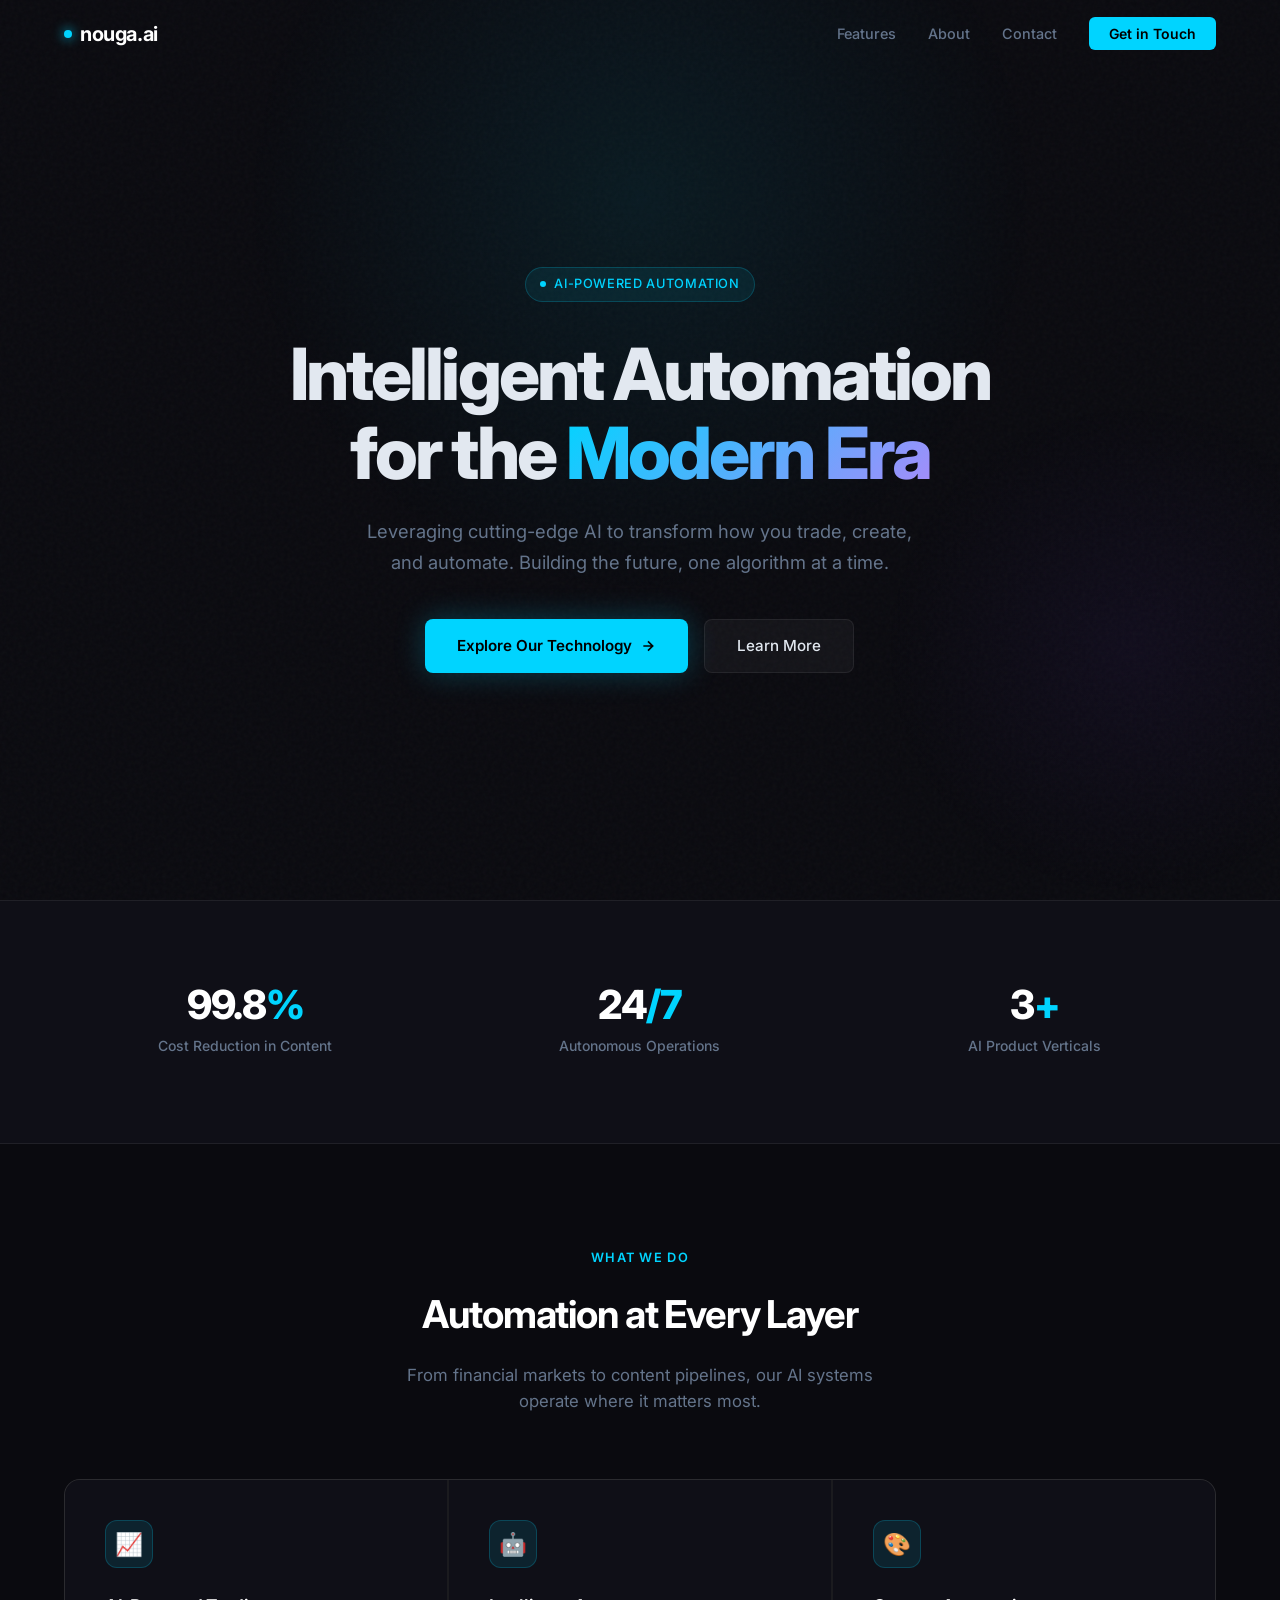
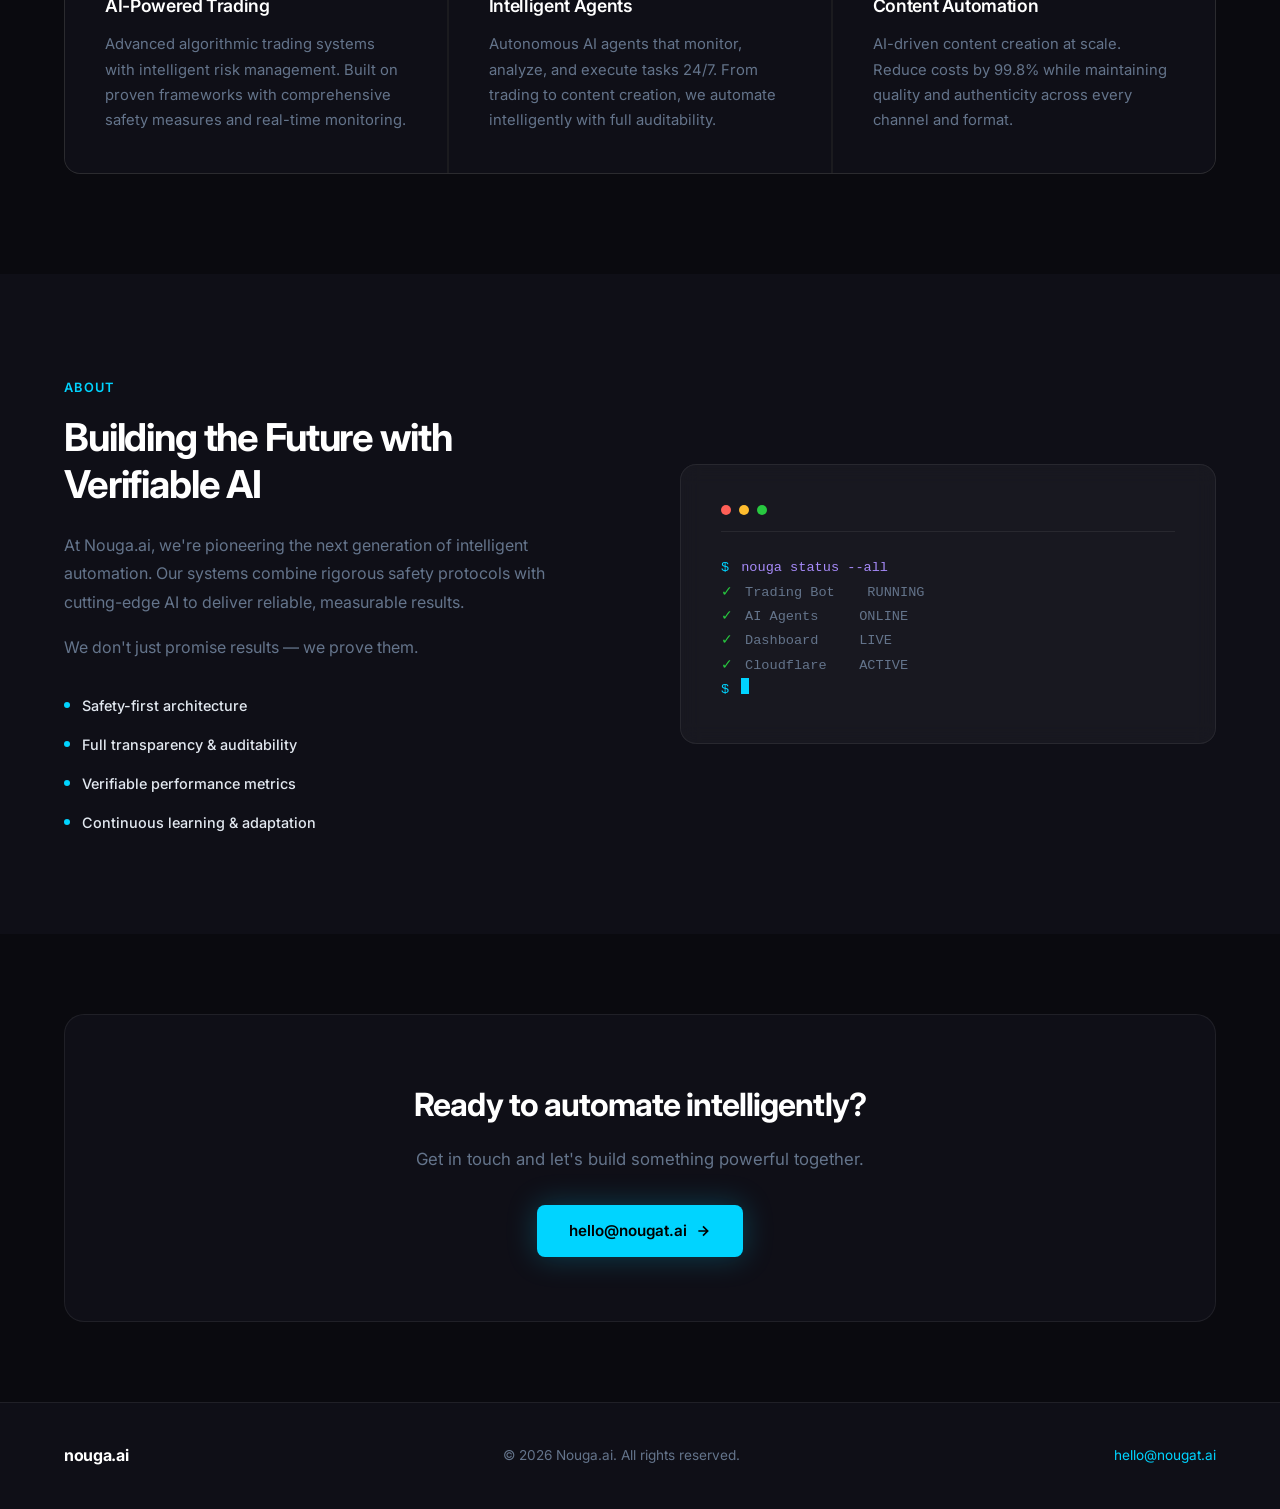
==== index.html @ 01787650 "Initial commit: nouga.ai website with dark sleek redesign Co-Authored-By: Claude Sonnet 4.6 <noreply" ====
<!DOCTYPE html>
<html lang="en">
<head>
    <meta charset="UTF-8">
    <meta name="viewport" content="width=device-width, initial-scale=1.0">
    <title>Nouga.ai | Intelligent Automation</title>
    <link rel="preconnect" href="https://fonts.googleapis.com">
    <link rel="preconnect" href="https://fonts.gstatic.com" crossorigin>
    <link href="https://fonts.googleapis.com/css2?family=Inter:wght@300;400;500;600;700;800&display=swap" rel="stylesheet">
    <style>
        *, *::before, *::after {
            margin: 0;
            padding: 0;
            box-sizing: border-box;
        }

        :root {
            --bg:        #0a0a0f;
            --bg2:       #0f0f17;
            --bg3:       #13131e;
            --accent:    #00d4ff;
            --accent2:   #7c3aed;
            --text:      #e2e8f0;
            --muted:     #64748b;
            --border:    rgba(255,255,255,0.07);
            --glass:     rgba(255,255,255,0.04);
            --glow:      0 0 40px rgba(0, 212, 255, 0.15);
        }

        html { scroll-behavior: smooth; }

        body {
            font-family: 'Inter', -apple-system, BlinkMacSystemFont, sans-serif;
            background: var(--bg);
            color: var(--text);
            line-height: 1.6;
            overflow-x: hidden;
        }

        /* ── Noise overlay ── */
        body::before {
            content: '';
            position: fixed;
            inset: 0;
            background-image: url("data:image/svg+xml,%3Csvg viewBox='0 0 256 256' xmlns='http://www.w3.org/2000/svg'%3E%3Cfilter id='noise'%3E%3CfeTurbulence type='fractalNoise' baseFrequency='0.9' numOctaves='4' stitchTiles='stitch'/%3E%3C/filter%3E%3Crect width='100%25' height='100%25' filter='url(%23noise)' opacity='0.03'/%3E%3C/svg%3E");
            pointer-events: none;
            z-index: 0;
        }

        .container {
            max-width: 1200px;
            margin: 0 auto;
            padding: 0 24px;
            position: relative;
            z-index: 1;
        }

        /* ── Header ── */
        header {
            position: fixed;
            top: 0;
            width: 100%;
            z-index: 1000;
            padding: 0;
            transition: background 0.3s, border-color 0.3s;
        }

        header.scrolled {
            background: rgba(10, 10, 15, 0.85);
            backdrop-filter: blur(20px);
            -webkit-backdrop-filter: blur(20px);
            border-bottom: 1px solid var(--border);
        }

        nav {
            display: flex;
            justify-content: space-between;
            align-items: center;
            height: 68px;
        }

        .logo {
            font-size: 1.25rem;
            font-weight: 700;
            color: #fff;
            text-decoration: none;
            letter-spacing: -0.02em;
            display: flex;
            align-items: center;
            gap: 8px;
        }

        .logo-dot {
            width: 8px;
            height: 8px;
            border-radius: 50%;
            background: var(--accent);
            box-shadow: 0 0 12px var(--accent);
            animation: pulse 2s infinite;
        }

        @keyframes pulse {
            0%, 100% { opacity: 1; transform: scale(1); }
            50%       { opacity: 0.6; transform: scale(0.85); }
        }

        .nav-links {
            display: flex;
            gap: 2rem;
            list-style: none;
            align-items: center;
        }

        .nav-links a {
            color: var(--muted);
            text-decoration: none;
            font-size: 0.9rem;
            font-weight: 500;
            transition: color 0.2s;
        }

        .nav-links a:hover { color: var(--text); }

        .nav-cta {
            background: var(--accent);
            color: #000 !important;
            padding: 0.5rem 1.25rem;
            border-radius: 6px;
            font-weight: 600 !important;
            font-size: 0.875rem !important;
            transition: opacity 0.2s, transform 0.2s !important;
        }

        .nav-cta:hover {
            color: #000 !important;
            opacity: 0.9;
            transform: translateY(-1px);
        }

        /* ── Hero ── */
        .hero {
            min-height: 100vh;
            display: flex;
            align-items: center;
            padding: 120px 0 80px;
            position: relative;
            overflow: hidden;
        }

        .hero-bg {
            position: absolute;
            inset: 0;
            z-index: 0;
        }

        .hero-bg::before {
            content: '';
            position: absolute;
            top: -200px;
            left: 50%;
            transform: translateX(-50%);
            width: 800px;
            height: 800px;
            background: radial-gradient(circle, rgba(0,212,255,0.08) 0%, transparent 70%);
        }

        .hero-bg::after {
            content: '';
            position: absolute;
            bottom: 0;
            right: -100px;
            width: 500px;
            height: 500px;
            background: radial-gradient(circle, rgba(124,58,237,0.06) 0%, transparent 70%);
        }

        .hero-content {
            position: relative;
            z-index: 1;
            text-align: center;
            max-width: 820px;
            margin: 0 auto;
        }

        .hero-badge {
            display: inline-flex;
            align-items: center;
            gap: 8px;
            background: rgba(0, 212, 255, 0.08);
            border: 1px solid rgba(0, 212, 255, 0.2);
            color: var(--accent);
            padding: 6px 14px;
            border-radius: 100px;
            font-size: 0.8rem;
            font-weight: 500;
            letter-spacing: 0.05em;
            text-transform: uppercase;
            margin-bottom: 2rem;
            animation: fadeInUp 0.8s ease both;
        }

        .hero-badge::before {
            content: '';
            width: 6px;
            height: 6px;
            border-radius: 50%;
            background: var(--accent);
        }

        .hero h1 {
            font-size: clamp(2.5rem, 6vw, 4.5rem);
            font-weight: 800;
            letter-spacing: -0.04em;
            line-height: 1.1;
            margin-bottom: 1.5rem;
            animation: fadeInUp 0.8s ease 0.1s both;
        }

        .hero h1 .gradient-text {
            background: linear-gradient(135deg, var(--accent) 0%, #a78bfa 100%);
            -webkit-background-clip: text;
            -webkit-text-fill-color: transparent;
            background-clip: text;
        }

        .hero p {
            font-size: 1.15rem;
            color: var(--muted);
            max-width: 560px;
            margin: 0 auto 2.5rem;
            line-height: 1.7;
            animation: fadeInUp 0.8s ease 0.2s both;
        }

        .hero-actions {
            display: flex;
            gap: 1rem;
            justify-content: center;
            flex-wrap: wrap;
            animation: fadeInUp 0.8s ease 0.3s both;
        }

        .btn-primary {
            display: inline-flex;
            align-items: center;
            gap: 8px;
            background: var(--accent);
            color: #000;
            padding: 0.875rem 2rem;
            border-radius: 8px;
            text-decoration: none;
            font-weight: 600;
            font-size: 0.95rem;
            transition: opacity 0.2s, transform 0.2s, box-shadow 0.2s;
            box-shadow: 0 0 30px rgba(0, 212, 255, 0.25);
        }

        .btn-primary:hover {
            opacity: 0.92;
            transform: translateY(-2px);
            box-shadow: 0 0 40px rgba(0, 212, 255, 0.4);
        }

        .btn-secondary {
            display: inline-flex;
            align-items: center;
            gap: 8px;
            background: var(--glass);
            color: var(--text);
            padding: 0.875rem 2rem;
            border-radius: 8px;
            text-decoration: none;
            font-weight: 500;
            font-size: 0.95rem;
            border: 1px solid var(--border);
            transition: background 0.2s, transform 0.2s;
            backdrop-filter: blur(10px);
        }

        .btn-secondary:hover {
            background: rgba(255,255,255,0.07);
            transform: translateY(-2px);
        }

        /* ── Stats ── */
        .stats {
            padding: 60px 0;
            border-top: 1px solid var(--border);
            border-bottom: 1px solid var(--border);
            background: var(--bg2);
        }

        .stats-grid {
            display: grid;
            grid-template-columns: repeat(3, 1fr);
            gap: 2rem;
            text-align: center;
        }

        .stat-item {
            padding: 1.5rem;
        }

        .stat-value {
            font-size: 2.5rem;
            font-weight: 800;
            letter-spacing: -0.03em;
            color: #fff;
            display: block;
            line-height: 1;
            margin-bottom: 0.5rem;
        }

        .stat-value span {
            color: var(--accent);
        }

        .stat-label {
            font-size: 0.875rem;
            color: var(--muted);
            font-weight: 500;
        }

        /* ── Features ── */
        .features {
            padding: 100px 0;
            background: var(--bg);
        }

        .section-header {
            text-align: center;
            margin-bottom: 4rem;
        }

        .section-tag {
            display: inline-block;
            color: var(--accent);
            font-size: 0.8rem;
            font-weight: 600;
            letter-spacing: 0.1em;
            text-transform: uppercase;
            margin-bottom: 1rem;
        }

        .section-header h2 {
            font-size: clamp(1.75rem, 3vw, 2.5rem);
            font-weight: 700;
            letter-spacing: -0.03em;
            color: #fff;
            margin-bottom: 1rem;
        }

        .section-header p {
            color: var(--muted);
            font-size: 1.05rem;
            max-width: 480px;
            margin: 0 auto;
        }

        .feature-grid {
            display: grid;
            grid-template-columns: repeat(auto-fit, minmax(320px, 1fr));
            gap: 1.5px;
            background: var(--border);
            border: 1px solid var(--border);
            border-radius: 16px;
            overflow: hidden;
        }

        .feature-card {
            background: var(--bg2);
            padding: 2.5rem;
            transition: background 0.3s;
            position: relative;
            overflow: hidden;
        }

        .feature-card::before {
            content: '';
            position: absolute;
            inset: 0;
            background: radial-gradient(circle at top left, rgba(0,212,255,0.05), transparent 60%);
            opacity: 0;
            transition: opacity 0.3s;
        }

        .feature-card:hover { background: var(--bg3); }
        .feature-card:hover::before { opacity: 1; }

        .feature-icon-wrap {
            width: 48px;
            height: 48px;
            border-radius: 12px;
            background: rgba(0, 212, 255, 0.1);
            border: 1px solid rgba(0, 212, 255, 0.2);
            display: flex;
            align-items: center;
            justify-content: center;
            font-size: 1.4rem;
            margin-bottom: 1.5rem;
        }

        .feature-card h3 {
            font-size: 1.1rem;
            font-weight: 600;
            color: #fff;
            margin-bottom: 0.75rem;
            letter-spacing: -0.02em;
        }

        .feature-card p {
            font-size: 0.925rem;
            color: var(--muted);
            line-height: 1.7;
        }

        /* ── About ── */
        .about {
            padding: 100px 0;
            background: var(--bg2);
        }

        .about-content {
            display: grid;
            grid-template-columns: 1fr 1fr;
            gap: 5rem;
            align-items: center;
        }

        .about-text h2 {
            font-size: clamp(1.75rem, 3vw, 2.5rem);
            font-weight: 700;
            letter-spacing: -0.03em;
            color: #fff;
            margin-bottom: 1.5rem;
            line-height: 1.2;
        }

        .about-text p {
            color: var(--muted);
            font-size: 1rem;
            line-height: 1.8;
            margin-bottom: 1rem;
        }

        .about-pillars {
            display: flex;
            flex-direction: column;
            gap: 1rem;
            margin-top: 2rem;
        }

        .pillar {
            display: flex;
            align-items: center;
            gap: 12px;
            font-size: 0.9rem;
            color: var(--text);
            font-weight: 500;
        }

        .pillar::before {
            content: '';
            width: 6px;
            height: 6px;
            border-radius: 50%;
            background: var(--accent);
            flex-shrink: 0;
        }

        .about-visual {
            background: var(--glass);
            border: 1px solid var(--border);
            border-radius: 16px;
            padding: 2.5rem;
            backdrop-filter: blur(10px);
        }

        .terminal-bar {
            display: flex;
            align-items: center;
            gap: 8px;
            margin-bottom: 1.5rem;
            padding-bottom: 1rem;
            border-bottom: 1px solid var(--border);
        }

        .terminal-dot {
            width: 10px;
            height: 10px;
            border-radius: 50%;
        }

        .terminal-dot:nth-child(1) { background: #ff5f57; }
        .terminal-dot:nth-child(2) { background: #febc2e; }
        .terminal-dot:nth-child(3) { background: #28c840; }

        .terminal-body {
            font-family: 'Courier New', monospace;
            font-size: 0.85rem;
            line-height: 1.8;
        }

        .terminal-line { display: flex; gap: 12px; }
        .t-prompt { color: var(--accent); }
        .t-cmd { color: #a78bfa; }
        .t-out { color: var(--muted); }
        .t-success { color: #28c840; }
        .t-cursor {
            display: inline-block;
            width: 8px; height: 16px;
            background: var(--accent);
            animation: blink 1s step-end infinite;
            vertical-align: text-bottom;
        }

        @keyframes blink { 0%,100%{opacity:1} 50%{opacity:0} }

        /* ── CTA Banner ── */
        .cta-banner {
            padding: 80px 0;
            background: var(--bg);
            text-align: center;
        }

        .cta-box {
            background: var(--bg2);
            border: 1px solid var(--border);
            border-radius: 20px;
            padding: 4rem;
            position: relative;
            overflow: hidden;
        }

        .cta-box::before {
            content: '';
            position: absolute;
            top: -1px;
            left: 50%;
            transform: translateX(-50%);
            width: 200px;
            height: 1px;
            background: linear-gradient(90deg, transparent, var(--accent), transparent);
        }

        .cta-box h2 {
            font-size: 2rem;
            font-weight: 700;
            letter-spacing: -0.03em;
            color: #fff;
            margin-bottom: 1rem;
        }

        .cta-box p {
            color: var(--muted);
            font-size: 1.05rem;
            margin-bottom: 2rem;
        }

        /* ── Footer ── */
        footer {
            background: var(--bg2);
            border-top: 1px solid var(--border);
            padding: 2.5rem 0;
        }

        .footer-inner {
            display: flex;
            justify-content: space-between;
            align-items: center;
            flex-wrap: wrap;
            gap: 1rem;
        }

        .footer-logo {
            font-size: 1rem;
            font-weight: 700;
            color: #fff;
            text-decoration: none;
            letter-spacing: -0.02em;
        }

        .footer-copy {
            font-size: 0.85rem;
            color: var(--muted);
        }

        .footer-contact {
            font-size: 0.85rem;
            color: var(--muted);
        }

        .footer-contact a {
            color: var(--accent);
            text-decoration: none;
        }

        .footer-contact a:hover { text-decoration: underline; }

        /* ── Animations ── */
        @keyframes fadeInUp {
            from { opacity: 0; transform: translateY(24px); }
            to   { opacity: 1; transform: translateY(0); }
        }

        .reveal {
            opacity: 0;
            transform: translateY(20px);
            transition: opacity 0.6s ease, transform 0.6s ease;
        }

        .reveal.visible {
            opacity: 1;
            transform: translateY(0);
        }

        /* ── Responsive ── */
        @media (max-width: 768px) {
            .nav-links { display: none; }

            .hero-actions { flex-direction: column; align-items: center; }

            .stats-grid { grid-template-columns: 1fr; gap: 0; }

            .stat-item { border-bottom: 1px solid var(--border); }
            .stat-item:last-child { border-bottom: none; }

            .about-content {
                grid-template-columns: 1fr;
                gap: 3rem;
            }

            .cta-box { padding: 2.5rem 1.5rem; }

            .footer-inner { justify-content: center; text-align: center; }
        }
    </style>
</head>
<body>

    <!-- Header -->
    <header id="header">
        <nav class="container">
            <a href="#" class="logo">
                <span class="logo-dot"></span>
                nouga.ai
            </a>
            <ul class="nav-links">
                <li><a href="#features">Features</a></li>
                <li><a href="#about">About</a></li>
                <li><a href="#contact">Contact</a></li>
                <li><a href="mailto:hello@nougat.ai" class="nav-cta">Get in Touch</a></li>
            </ul>
        </nav>
    </header>

    <!-- Hero -->
    <section class="hero">
        <div class="hero-bg"></div>
        <div class="container">
            <div class="hero-content">
                <div class="hero-badge">AI-Powered Automation</div>
                <h1>
                    Intelligent Automation<br>
                    for the <span class="gradient-text">Modern Era</span>
                </h1>
                <p>Leveraging cutting-edge AI to transform how you trade, create, and automate. Building the future, one algorithm at a time.</p>
                <div class="hero-actions">
                    <a href="#features" class="btn-primary">
                        Explore Our Technology
                        <svg width="16" height="16" viewBox="0 0 24 24" fill="none" stroke="currentColor" stroke-width="2.5"><path d="M5 12h14M12 5l7 7-7 7"/></svg>
                    </a>
                    <a href="#about" class="btn-secondary">Learn More</a>
                </div>
            </div>
        </div>
    </section>

    <!-- Stats -->
    <section class="stats">
        <div class="container">
            <div class="stats-grid">
                <div class="stat-item reveal">
                    <span class="stat-value">99.8<span>%</span></span>
                    <span class="stat-label">Cost Reduction in Content</span>
                </div>
                <div class="stat-item reveal">
                    <span class="stat-value">24<span>/7</span></span>
                    <span class="stat-label">Autonomous Operations</span>
                </div>
                <div class="stat-item reveal">
                    <span class="stat-value">3<span>+</span></span>
                    <span class="stat-label">AI Product Verticals</span>
                </div>
            </div>
        </div>
    </section>

    <!-- Features -->
    <section class="features" id="features">
        <div class="container">
            <div class="section-header reveal">
                <span class="section-tag">What We Do</span>
                <h2>Automation at Every Layer</h2>
                <p>From financial markets to content pipelines, our AI systems operate where it matters most.</p>
            </div>
            <div class="feature-grid reveal">
                <div class="feature-card">
                    <div class="feature-icon-wrap">📈</div>
                    <h3>AI-Powered Trading</h3>
                    <p>Advanced algorithmic trading systems with intelligent risk management. Built on proven frameworks with comprehensive safety measures and real-time monitoring.</p>
                </div>
                <div class="feature-card">
                    <div class="feature-icon-wrap">🤖</div>
                    <h3>Intelligent Agents</h3>
                    <p>Autonomous AI agents that monitor, analyze, and execute tasks 24/7. From trading to content creation, we automate intelligently with full auditability.</p>
                </div>
                <div class="feature-card">
                    <div class="feature-icon-wrap">🎨</div>
                    <h3>Content Automation</h3>
                    <p>AI-driven content creation at scale. Reduce costs by 99.8% while maintaining quality and authenticity across every channel and format.</p>
                </div>
            </div>
        </div>
    </section>

    <!-- About -->
    <section class="about" id="about">
        <div class="container">
            <div class="about-content">
                <div class="about-text reveal">
                    <span class="section-tag">About</span>
                    <h2>Building the Future with Verifiable AI</h2>
                    <p>At Nouga.ai, we're pioneering the next generation of intelligent automation. Our systems combine rigorous safety protocols with cutting-edge AI to deliver reliable, measurable results.</p>
                    <p>We don't just promise results — we prove them.</p>
                    <div class="about-pillars">
                        <div class="pillar">Safety-first architecture</div>
                        <div class="pillar">Full transparency & auditability</div>
                        <div class="pillar">Verifiable performance metrics</div>
                        <div class="pillar">Continuous learning & adaptation</div>
                    </div>
                </div>
                <div class="about-visual reveal">
                    <div class="terminal-bar">
                        <div class="terminal-dot"></div>
                        <div class="terminal-dot"></div>
                        <div class="terminal-dot"></div>
                    </div>
                    <div class="terminal-body">
                        <div class="terminal-line">
                            <span class="t-prompt">$</span>
                            <span class="t-cmd">nouga status --all</span>
                        </div>
                        <div class="terminal-line">
                            <span class="t-out"></span>
                        </div>
                        <div class="terminal-line">
                            <span class="t-success">✓</span>
                            <span class="t-out">Trading Bot &nbsp;&nbsp;&nbsp;RUNNING</span>
                        </div>
                        <div class="terminal-line">
                            <span class="t-success">✓</span>
                            <span class="t-out">AI Agents &nbsp;&nbsp;&nbsp;&nbsp;ONLINE</span>
                        </div>
                        <div class="terminal-line">
                            <span class="t-success">✓</span>
                            <span class="t-out">Dashboard &nbsp;&nbsp;&nbsp;&nbsp;LIVE</span>
                        </div>
                        <div class="terminal-line">
                            <span class="t-success">✓</span>
                            <span class="t-out">Cloudflare &nbsp;&nbsp;&nbsp;ACTIVE</span>
                        </div>
                        <div class="terminal-line">
                            <span class="t-out"></span>
                        </div>
                        <div class="terminal-line">
                            <span class="t-prompt">$</span>
                            <span class="t-cursor"></span>
                        </div>
                    </div>
                </div>
            </div>
        </div>
    </section>

    <!-- CTA -->
    <section class="cta-banner" id="contact">
        <div class="container">
            <div class="cta-box reveal">
                <h2>Ready to automate intelligently?</h2>
                <p>Get in touch and let's build something powerful together.</p>
                <a href="mailto:hello@nougat.ai" class="btn-primary">
                    hello@nougat.ai
                    <svg width="16" height="16" viewBox="0 0 24 24" fill="none" stroke="currentColor" stroke-width="2.5"><path d="M5 12h14M12 5l7 7-7 7"/></svg>
                </a>
            </div>
        </div>
    </section>

    <!-- Footer -->
    <footer>
        <div class="container">
            <div class="footer-inner">
                <a href="#" class="footer-logo">nouga.ai</a>
                <span class="footer-copy">&copy; 2026 Nouga.ai. All rights reserved.</span>
                <span class="footer-contact">
                    <a href="mailto:hello@nougat.ai">hello@nougat.ai</a>
                </span>
            </div>
        </div>
    </footer>

    <script>
        // Sticky header shadow on scroll
        const header = document.getElementById('header');
        window.addEventListener('scroll', () => {
            header.classList.toggle('scrolled', window.scrollY > 20);
        });

        // Scroll reveal
        const reveals = document.querySelectorAll('.reveal');
        const ro = new IntersectionObserver((entries) => {
            entries.forEach(e => {
                if (e.isIntersecting) {
                    e.target.classList.add('visible');
                    ro.unobserve(e.target);
                }
            });
        }, { threshold: 0.1, rootMargin: '0px 0px -40px 0px' });

        reveals.forEach(el => ro.observe(el));

        // Smooth scroll
        document.querySelectorAll('a[href^="#"]').forEach(a => {
            a.addEventListener('click', e => {
                const target = document.querySelector(a.getAttribute('href'));
                if (target) {
                    e.preventDefault();
                    target.scrollIntoView({ behavior: 'smooth' });
                }
            });
        });
    </script>
</body>
</html>
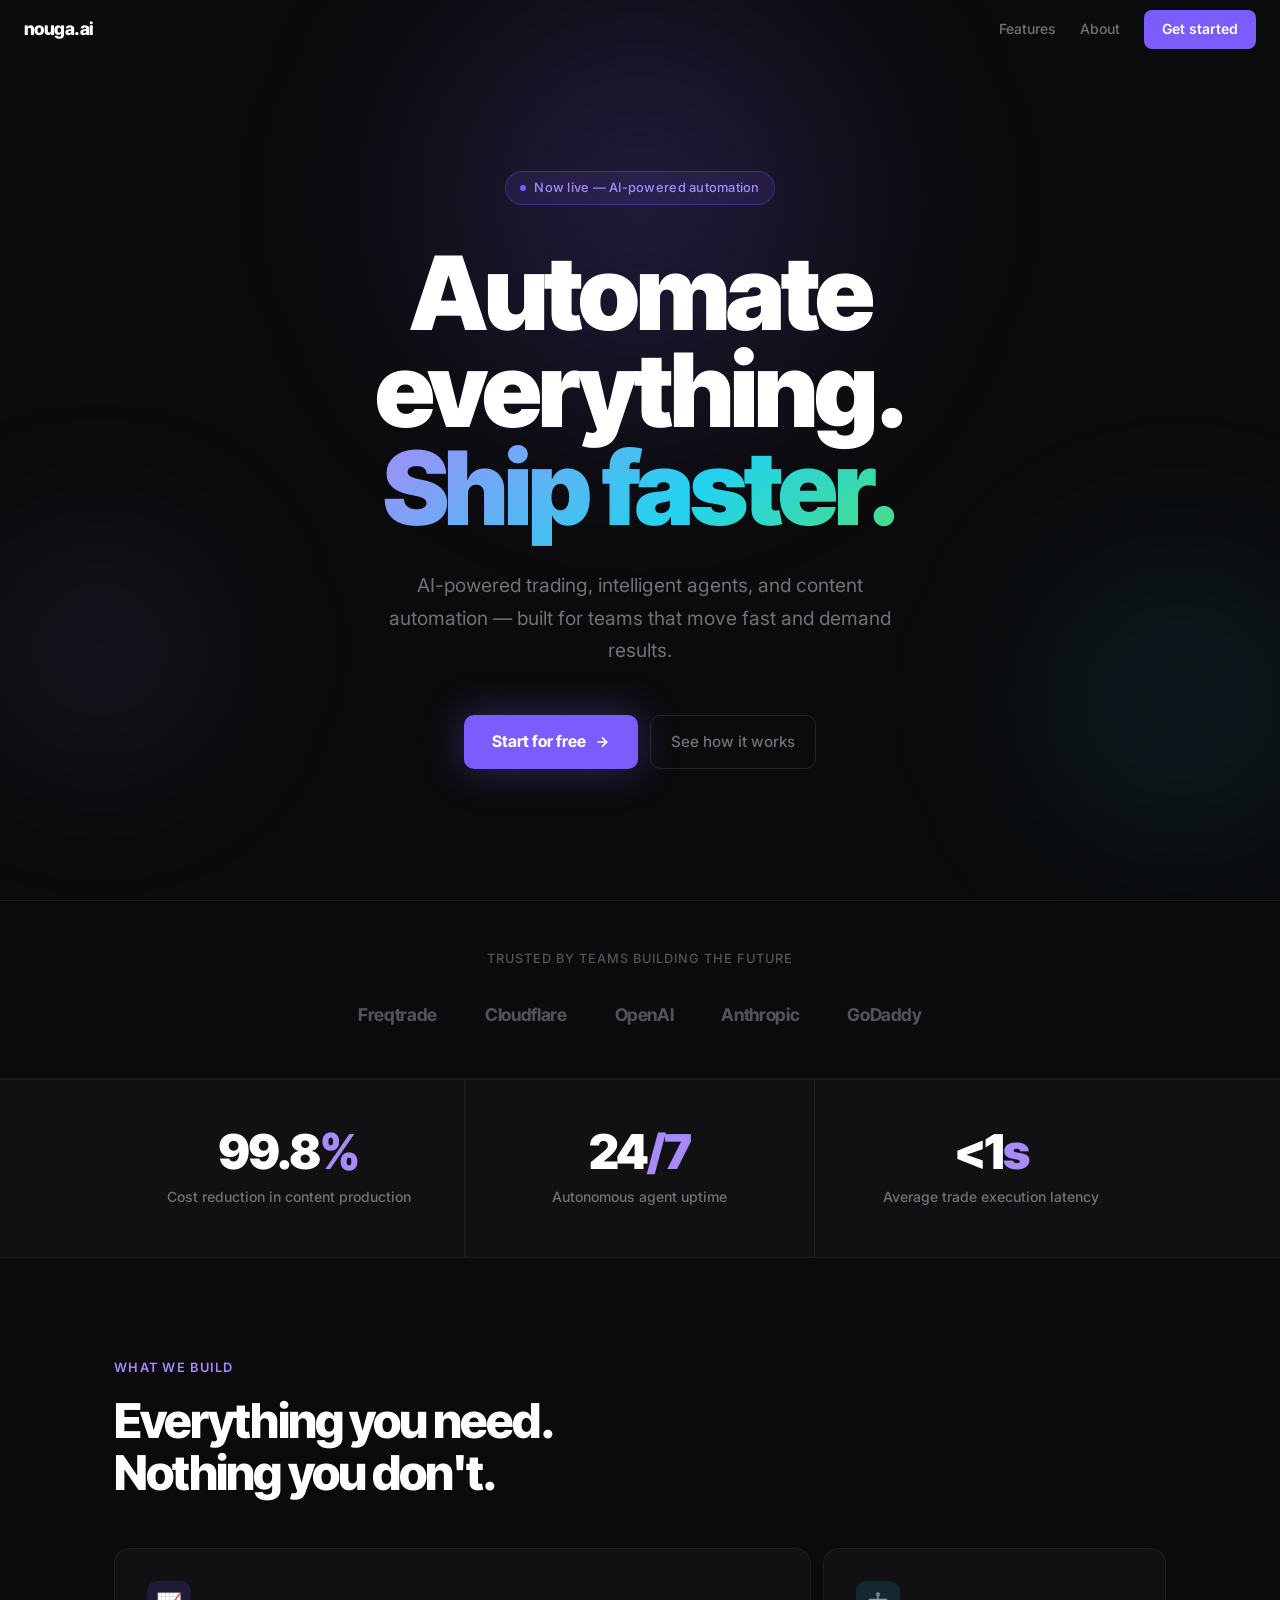
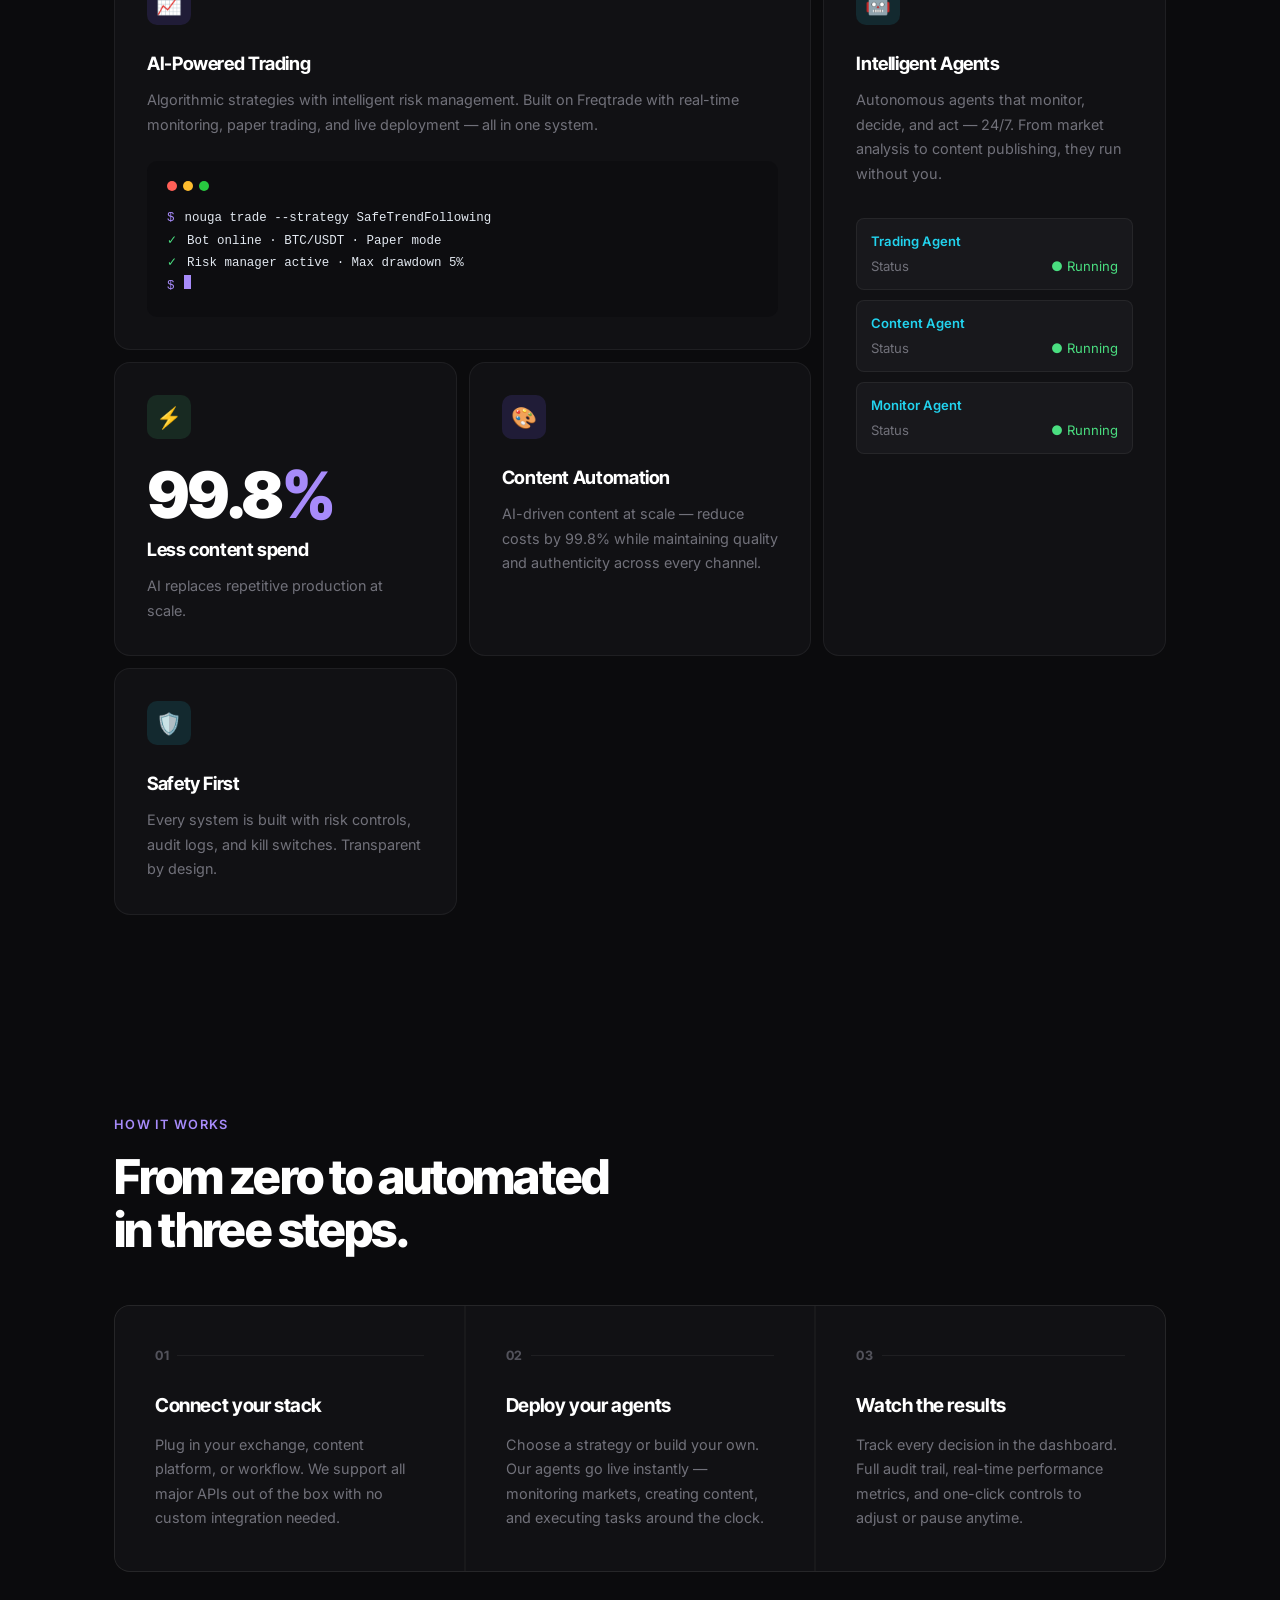
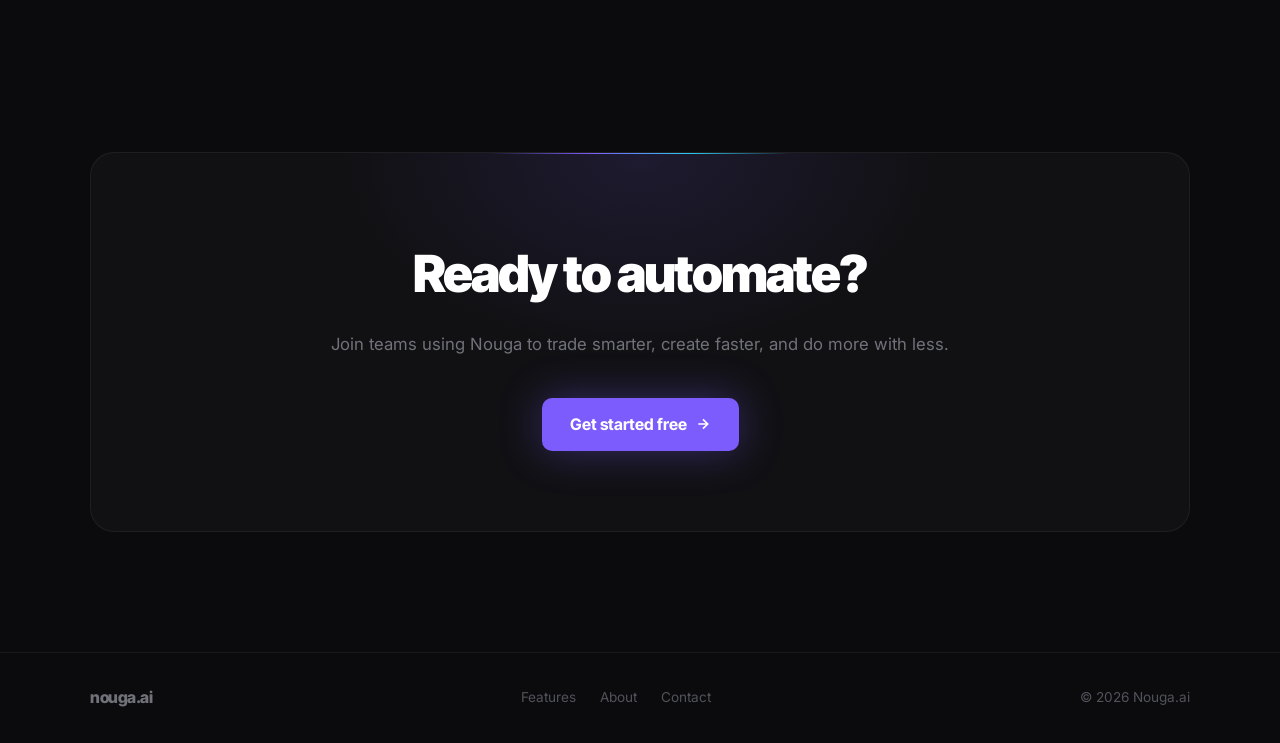
==== commit b6e7f9af: "Redesign: Framer-inspired dark UI with bento grid layout - Inter Tight display font, 900 weight hero" ====
--- a/index.html
+++ b/index.html
@@ -3,531 +3,516 @@
 <head>
     <meta charset="UTF-8">
     <meta name="viewport" content="width=device-width, initial-scale=1.0">
-    <title>Nouga.ai | Intelligent Automation</title>
+    <title>Nouga.ai — Intelligent Automation</title>
     <link rel="preconnect" href="https://fonts.googleapis.com">
     <link rel="preconnect" href="https://fonts.gstatic.com" crossorigin>
-    <link href="https://fonts.googleapis.com/css2?family=Inter:wght@300;400;500;600;700;800&display=swap" rel="stylesheet">
+    <link href="https://fonts.googleapis.com/css2?family=Inter+Tight:wght@400;500;600;700;800;900&family=Inter:wght@300;400;500;600&display=swap" rel="stylesheet">
     <style>
-        *, *::before, *::after {
-            margin: 0;
-            padding: 0;
-            box-sizing: border-box;
-        }
+        *, *::before, *::after { margin: 0; padding: 0; box-sizing: border-box; }
 
         :root {
-            --bg:        #0a0a0f;
-            --bg2:       #0f0f17;
-            --bg3:       #13131e;
-            --accent:    #00d4ff;
-            --accent2:   #7c3aed;
-            --text:      #e2e8f0;
-            --muted:     #64748b;
-            --border:    rgba(255,255,255,0.07);
-            --glass:     rgba(255,255,255,0.04);
-            --glow:      0 0 40px rgba(0, 212, 255, 0.15);
+            --bg:       #0b0b0d;
+            --surface:  #111114;
+            --surface2: #18181c;
+            --border:   rgba(255,255,255,0.06);
+            --border2:  rgba(255,255,255,0.1);
+            --text:     #f0f0f2;
+            --muted:    #71717a;
+            --muted2:   #52525b;
+            --accent:   #7c5cfc;
+            --accent2:  #a78bfa;
+            --cyan:     #22d3ee;
+            --green:    #4ade80;
         }
 
         html { scroll-behavior: smooth; }
 
         body {
-            font-family: 'Inter', -apple-system, BlinkMacSystemFont, sans-serif;
+            font-family: 'Inter', sans-serif;
             background: var(--bg);
             color: var(--text);
             line-height: 1.6;
             overflow-x: hidden;
-        }
-
-        /* ── Noise overlay ── */
-        body::before {
-            content: '';
+            -webkit-font-smoothing: antialiased;
+        }
+
+        /* ─── NAV ─── */
+        nav {
             position: fixed;
-            inset: 0;
-            background-image: url("data:image/svg+xml,%3Csvg viewBox='0 0 256 256' xmlns='http://www.w3.org/2000/svg'%3E%3Cfilter id='noise'%3E%3CfeTurbulence type='fractalNoise' baseFrequency='0.9' numOctaves='4' stitchTiles='stitch'/%3E%3C/filter%3E%3Crect width='100%25' height='100%25' filter='url(%23noise)' opacity='0.03'/%3E%3C/svg%3E");
+            top: 0; left: 0; right: 0;
+            z-index: 100;
+            padding: 0 24px;
+            height: 60px;
+            display: flex;
+            align-items: center;
+            justify-content: space-between;
+            border-bottom: 1px solid transparent;
+            transition: background 0.3s, border-color 0.3s;
+        }
+
+        nav.scrolled {
+            background: rgba(11,11,13,0.8);
+            backdrop-filter: blur(16px);
+            -webkit-backdrop-filter: blur(16px);
+            border-color: var(--border);
+        }
+
+        .nav-logo {
+            font-family: 'Inter Tight', sans-serif;
+            font-weight: 800;
+            font-size: 1.1rem;
+            color: #fff;
+            text-decoration: none;
+            letter-spacing: -0.03em;
+        }
+
+        .nav-right {
+            display: flex;
+            align-items: center;
+            gap: 24px;
+        }
+
+        .nav-link {
+            font-size: 0.875rem;
+            color: var(--muted);
+            text-decoration: none;
+            font-weight: 500;
+            transition: color 0.2s;
+        }
+        .nav-link:hover { color: var(--text); }
+
+        .nav-btn {
+            font-size: 0.875rem;
+            font-weight: 600;
+            color: #fff;
+            background: var(--accent);
+            padding: 8px 18px;
+            border-radius: 8px;
+            text-decoration: none;
+            transition: opacity 0.2s, transform 0.2s;
+        }
+        .nav-btn:hover { opacity: 0.85; transform: translateY(-1px); }
+
+        /* ─── HERO ─── */
+        .hero {
+            min-height: 100vh;
+            display: flex;
+            flex-direction: column;
+            align-items: center;
+            justify-content: center;
+            text-align: center;
+            padding: 120px 24px 80px;
+            position: relative;
+            overflow: hidden;
+        }
+
+        /* gradient orbs */
+        .orb {
+            position: absolute;
+            border-radius: 50%;
+            filter: blur(80px);
             pointer-events: none;
-            z-index: 0;
-        }
-
-        .container {
-            max-width: 1200px;
-            margin: 0 auto;
-            padding: 0 24px;
+        }
+        .orb-1 {
+            width: 600px; height: 600px;
+            background: radial-gradient(circle, rgba(124,92,252,0.25), transparent 70%);
+            top: -100px; left: 50%;
+            transform: translateX(-50%);
+        }
+        .orb-2 {
+            width: 400px; height: 400px;
+            background: radial-gradient(circle, rgba(34,211,238,0.12), transparent 70%);
+            bottom: 0; right: -100px;
+        }
+        .orb-3 {
+            width: 300px; height: 300px;
+            background: radial-gradient(circle, rgba(167,139,250,0.15), transparent 70%);
+            bottom: 100px; left: -50px;
+        }
+
+        .hero-inner {
             position: relative;
             z-index: 1;
-        }
-
-        /* ── Header ── */
-        header {
-            position: fixed;
-            top: 0;
-            width: 100%;
-            z-index: 1000;
-            padding: 0;
-            transition: background 0.3s, border-color 0.3s;
-        }
-
-        header.scrolled {
-            background: rgba(10, 10, 15, 0.85);
-            backdrop-filter: blur(20px);
-            -webkit-backdrop-filter: blur(20px);
-            border-bottom: 1px solid var(--border);
-        }
-
-        nav {
-            display: flex;
-            justify-content: space-between;
-            align-items: center;
-            height: 68px;
-        }
-
-        .logo {
-            font-size: 1.25rem;
-            font-weight: 700;
-            color: #fff;
-            text-decoration: none;
-            letter-spacing: -0.02em;
-            display: flex;
+            max-width: 900px;
+        }
+
+        .hero-pill {
+            display: inline-flex;
             align-items: center;
             gap: 8px;
-        }
-
-        .logo-dot {
-            width: 8px;
-            height: 8px;
-            border-radius: 50%;
-            background: var(--accent);
-            box-shadow: 0 0 12px var(--accent);
-            animation: pulse 2s infinite;
-        }
-
-        @keyframes pulse {
-            0%, 100% { opacity: 1; transform: scale(1); }
-            50%       { opacity: 0.6; transform: scale(0.85); }
-        }
-
-        .nav-links {
-            display: flex;
-            gap: 2rem;
-            list-style: none;
-            align-items: center;
-        }
-
-        .nav-links a {
-            color: var(--muted);
-            text-decoration: none;
-            font-size: 0.9rem;
-            font-weight: 500;
-            transition: color 0.2s;
-        }
-
-        .nav-links a:hover { color: var(--text); }
-
-        .nav-cta {
-            background: var(--accent);
-            color: #000 !important;
-            padding: 0.5rem 1.25rem;
-            border-radius: 6px;
-            font-weight: 600 !important;
-            font-size: 0.875rem !important;
-            transition: opacity 0.2s, transform 0.2s !important;
-        }
-
-        .nav-cta:hover {
-            color: #000 !important;
-            opacity: 0.9;
-            transform: translateY(-1px);
-        }
-
-        /* ── Hero ── */
-        .hero {
-            min-height: 100vh;
-            display: flex;
-            align-items: center;
-            padding: 120px 0 80px;
-            position: relative;
-            overflow: hidden;
-        }
-
-        .hero-bg {
-            position: absolute;
-            inset: 0;
-            z-index: 0;
-        }
-
-        .hero-bg::before {
-            content: '';
-            position: absolute;
-            top: -200px;
-            left: 50%;
-            transform: translateX(-50%);
-            width: 800px;
-            height: 800px;
-            background: radial-gradient(circle, rgba(0,212,255,0.08) 0%, transparent 70%);
-        }
-
-        .hero-bg::after {
-            content: '';
-            position: absolute;
-            bottom: 0;
-            right: -100px;
-            width: 500px;
-            height: 500px;
-            background: radial-gradient(circle, rgba(124,58,237,0.06) 0%, transparent 70%);
-        }
-
-        .hero-content {
-            position: relative;
-            z-index: 1;
-            text-align: center;
-            max-width: 820px;
-            margin: 0 auto;
-        }
-
-        .hero-badge {
-            display: inline-flex;
-            align-items: center;
-            gap: 8px;
-            background: rgba(0, 212, 255, 0.08);
-            border: 1px solid rgba(0, 212, 255, 0.2);
-            color: var(--accent);
+            background: rgba(124,92,252,0.12);
+            border: 1px solid rgba(124,92,252,0.3);
+            color: var(--accent2);
             padding: 6px 14px;
             border-radius: 100px;
             font-size: 0.8rem;
             font-weight: 500;
-            letter-spacing: 0.05em;
-            text-transform: uppercase;
-            margin-bottom: 2rem;
-            animation: fadeInUp 0.8s ease both;
-        }
-
-        .hero-badge::before {
-            content: '';
-            width: 6px;
-            height: 6px;
+            letter-spacing: 0.02em;
+            margin-bottom: 2.5rem;
+        }
+
+        .hero-pill-dot {
+            width: 6px; height: 6px;
             border-radius: 50%;
             background: var(--accent);
-        }
+            animation: blink 2s infinite;
+        }
+
+        @keyframes blink { 0%,100%{opacity:1} 50%{opacity:0.3} }
 
         .hero h1 {
-            font-size: clamp(2.5rem, 6vw, 4.5rem);
-            font-weight: 800;
+            font-family: 'Inter Tight', sans-serif;
+            font-size: clamp(3rem, 8vw, 6.5rem);
+            font-weight: 900;
             letter-spacing: -0.04em;
-            line-height: 1.1;
-            margin-bottom: 1.5rem;
-            animation: fadeInUp 0.8s ease 0.1s both;
-        }
-
-        .hero h1 .gradient-text {
-            background: linear-gradient(135deg, var(--accent) 0%, #a78bfa 100%);
+            line-height: 0.95;
+            margin-bottom: 2rem;
+            color: #fff;
+        }
+
+        .hero h1 em {
+            font-style: normal;
+            background: linear-gradient(135deg, #a78bfa 0%, #22d3ee 60%, #4ade80 100%);
             -webkit-background-clip: text;
             -webkit-text-fill-color: transparent;
             background-clip: text;
         }
 
-        .hero p {
-            font-size: 1.15rem;
+        .hero-sub {
+            font-size: clamp(1rem, 2vw, 1.2rem);
             color: var(--muted);
-            max-width: 560px;
-            margin: 0 auto 2.5rem;
+            max-width: 520px;
+            margin: 0 auto 3rem;
             line-height: 1.7;
-            animation: fadeInUp 0.8s ease 0.2s both;
+            font-weight: 400;
         }
 
         .hero-actions {
             display: flex;
-            gap: 1rem;
+            align-items: center;
             justify-content: center;
+            gap: 12px;
             flex-wrap: wrap;
-            animation: fadeInUp 0.8s ease 0.3s both;
-        }
-
-        .btn-primary {
+        }
+
+        .btn-hero {
             display: inline-flex;
             align-items: center;
             gap: 8px;
             background: var(--accent);
-            color: #000;
-            padding: 0.875rem 2rem;
-            border-radius: 8px;
+            color: #fff;
+            font-family: 'Inter Tight', sans-serif;
+            font-weight: 700;
+            font-size: 1rem;
+            padding: 14px 28px;
+            border-radius: 10px;
             text-decoration: none;
-            font-weight: 600;
+            transition: opacity 0.2s, transform 0.2s, box-shadow 0.2s;
+            box-shadow: 0 0 40px rgba(124,92,252,0.35);
+        }
+        .btn-hero:hover { opacity: 0.9; transform: translateY(-2px); box-shadow: 0 0 60px rgba(124,92,252,0.5); }
+
+        .btn-ghost {
+            display: inline-flex;
+            align-items: center;
+            gap: 8px;
+            background: transparent;
+            color: var(--muted);
             font-size: 0.95rem;
-            transition: opacity 0.2s, transform 0.2s, box-shadow 0.2s;
-            box-shadow: 0 0 30px rgba(0, 212, 255, 0.25);
-        }
-
-        .btn-primary:hover {
-            opacity: 0.92;
-            transform: translateY(-2px);
-            box-shadow: 0 0 40px rgba(0, 212, 255, 0.4);
-        }
-
-        .btn-secondary {
-            display: inline-flex;
-            align-items: center;
-            gap: 8px;
-            background: var(--glass);
-            color: var(--text);
-            padding: 0.875rem 2rem;
-            border-radius: 8px;
+            font-weight: 500;
+            padding: 14px 20px;
+            border-radius: 10px;
             text-decoration: none;
-            font-weight: 500;
-            font-size: 0.95rem;
-            border: 1px solid var(--border);
-            transition: background 0.2s, transform 0.2s;
-            backdrop-filter: blur(10px);
-        }
-
-        .btn-secondary:hover {
-            background: rgba(255,255,255,0.07);
-            transform: translateY(-2px);
-        }
-
-        /* ── Stats ── */
-        .stats {
-            padding: 60px 0;
+            border: 1px solid var(--border2);
+            transition: color 0.2s, border-color 0.2s;
+        }
+        .btn-ghost:hover { color: var(--text); border-color: rgba(255,255,255,0.2); }
+
+        /* ─── LOGO STRIP ─── */
+        .logo-strip {
+            padding: 48px 24px;
             border-top: 1px solid var(--border);
             border-bottom: 1px solid var(--border);
-            background: var(--bg2);
-        }
-
-        .stats-grid {
-            display: grid;
-            grid-template-columns: repeat(3, 1fr);
-            gap: 2rem;
             text-align: center;
         }
 
-        .stat-item {
-            padding: 1.5rem;
-        }
-
-        .stat-value {
-            font-size: 2.5rem;
-            font-weight: 800;
-            letter-spacing: -0.03em;
-            color: #fff;
-            display: block;
-            line-height: 1;
-            margin-bottom: 0.5rem;
-        }
-
-        .stat-value span {
-            color: var(--accent);
-        }
-
-        .stat-label {
-            font-size: 0.875rem;
-            color: var(--muted);
+        .logo-strip p {
+            font-size: 0.8rem;
+            color: var(--muted2);
+            letter-spacing: 0.08em;
+            text-transform: uppercase;
+            margin-bottom: 2rem;
             font-weight: 500;
         }
 
-        /* ── Features ── */
-        .features {
-            padding: 100px 0;
-            background: var(--bg);
-        }
-
-        .section-header {
-            text-align: center;
-            margin-bottom: 4rem;
-        }
-
-        .section-tag {
-            display: inline-block;
-            color: var(--accent);
+        .logos {
+            display: flex;
+            align-items: center;
+            justify-content: center;
+            gap: 3rem;
+            flex-wrap: wrap;
+        }
+
+        .logo-item {
+            font-family: 'Inter Tight', sans-serif;
+            font-weight: 700;
+            font-size: 1.1rem;
+            color: var(--muted2);
+            letter-spacing: -0.02em;
+            transition: color 0.2s;
+        }
+        .logo-item:hover { color: var(--muted); }
+
+        /* ─── BENTO GRID ─── */
+        .bento-section {
+            padding: 100px 24px;
+            max-width: 1100px;
+            margin: 0 auto;
+        }
+
+        .section-label {
             font-size: 0.8rem;
             font-weight: 600;
             letter-spacing: 0.1em;
             text-transform: uppercase;
+            color: var(--accent2);
             margin-bottom: 1rem;
         }
 
-        .section-header h2 {
-            font-size: clamp(1.75rem, 3vw, 2.5rem);
+        .section-title {
+            font-family: 'Inter Tight', sans-serif;
+            font-size: clamp(2rem, 4vw, 3rem);
+            font-weight: 800;
+            letter-spacing: -0.04em;
+            color: #fff;
+            line-height: 1.1;
+            margin-bottom: 3rem;
+        }
+
+        .bento {
+            display: grid;
+            grid-template-columns: repeat(3, 1fr);
+            grid-template-rows: auto auto;
+            gap: 12px;
+        }
+
+        .bento-card {
+            background: var(--surface);
+            border: 1px solid var(--border);
+            border-radius: 16px;
+            padding: 2rem;
+            position: relative;
+            overflow: hidden;
+            transition: border-color 0.3s, transform 0.3s;
+        }
+
+        .bento-card:hover {
+            border-color: var(--border2);
+            transform: translateY(-2px);
+        }
+
+        .bento-card.wide { grid-column: span 2; }
+        .bento-card.tall { grid-row: span 2; }
+
+        /* card accent glow */
+        .bento-card::before {
+            content: '';
+            position: absolute;
+            inset: 0;
+            border-radius: inherit;
+            opacity: 0;
+            transition: opacity 0.4s;
+        }
+        .bento-card:hover::before { opacity: 1; }
+
+        .card-purple::before { background: radial-gradient(circle at 0% 0%, rgba(124,92,252,0.08), transparent 60%); }
+        .card-cyan::before   { background: radial-gradient(circle at 100% 0%, rgba(34,211,238,0.08), transparent 60%); }
+        .card-green::before  { background: radial-gradient(circle at 50% 100%, rgba(74,222,128,0.08), transparent 60%); }
+
+        .card-icon {
+            width: 44px; height: 44px;
+            border-radius: 10px;
+            display: flex;
+            align-items: center;
+            justify-content: center;
+            font-size: 1.3rem;
+            margin-bottom: 1.5rem;
+        }
+
+        .icon-purple { background: rgba(124,92,252,0.15); }
+        .icon-cyan   { background: rgba(34,211,238,0.12); }
+        .icon-green  { background: rgba(74,222,128,0.12); }
+
+        .card-title {
+            font-family: 'Inter Tight', sans-serif;
+            font-size: 1.15rem;
             font-weight: 700;
-            letter-spacing: -0.03em;
-            color: #fff;
-            margin-bottom: 1rem;
-        }
-
-        .section-header p {
+            color: #fff;
+            letter-spacing: -0.02em;
+            margin-bottom: 0.6rem;
+        }
+
+        .card-desc {
+            font-size: 0.9rem;
             color: var(--muted);
-            font-size: 1.05rem;
-            max-width: 480px;
+            line-height: 1.7;
+        }
+
+        /* big stat card */
+        .bento-stat {
+            display: flex;
+            flex-direction: column;
+            justify-content: flex-end;
+        }
+
+        .stat-big {
+            font-family: 'Inter Tight', sans-serif;
+            font-size: 4rem;
+            font-weight: 900;
+            letter-spacing: -0.05em;
+            color: #fff;
+            line-height: 1;
+            margin-bottom: 0.5rem;
+        }
+
+        .stat-big .stat-accent { color: var(--accent2); }
+
+        /* terminal card */
+        .terminal {
+            background: #0d0d10;
+            border-radius: 10px;
+            padding: 1.25rem;
+            margin-top: 1.5rem;
+            font-family: 'JetBrains Mono', 'Courier New', monospace;
+            font-size: 0.78rem;
+            line-height: 1.8;
+        }
+
+        .t-dots { display: flex; gap: 6px; margin-bottom: 1rem; }
+        .t-dot { width: 10px; height: 10px; border-radius: 50%; }
+        .t-red { background: #ff5f57; }
+        .t-yellow { background: #febc2e; }
+        .t-green-dot { background: #28c840; }
+
+        .t-line { display: flex; gap: 10px; }
+        .t-prompt { color: var(--accent2); }
+        .t-cmd { color: #e2e8f0; }
+        .t-comment { color: var(--muted2); }
+        .t-success { color: var(--green); }
+        .t-cursor { display: inline-block; width: 7px; height: 14px; background: var(--accent2); vertical-align: text-bottom; animation: blink 1s step-end infinite; }
+
+        /* ─── STATS ROW ─── */
+        .stats-row {
+            border-top: 1px solid var(--border);
+            border-bottom: 1px solid var(--border);
+            background: var(--surface);
+        }
+
+        .stats-inner {
+            max-width: 1100px;
             margin: 0 auto;
-        }
-
-        .feature-grid {
+            padding: 0 24px;
             display: grid;
-            grid-template-columns: repeat(auto-fit, minmax(320px, 1fr));
-            gap: 1.5px;
+            grid-template-columns: repeat(3, 1fr);
+        }
+
+        .stat-col {
+            padding: 3rem 2rem;
+            text-align: center;
+            border-right: 1px solid var(--border);
+        }
+        .stat-col:last-child { border-right: none; }
+
+        .stat-num {
+            font-family: 'Inter Tight', sans-serif;
+            font-size: 3rem;
+            font-weight: 900;
+            letter-spacing: -0.04em;
+            color: #fff;
+            display: block;
+            line-height: 1;
+            margin-bottom: 0.5rem;
+        }
+
+        .stat-num span { color: var(--accent2); }
+
+        .stat-lbl {
+            font-size: 0.875rem;
+            color: var(--muted);
+            font-weight: 500;
+        }
+
+        /* ─── HOW IT WORKS ─── */
+        .how-section {
+            padding: 100px 24px;
+            max-width: 1100px;
+            margin: 0 auto;
+        }
+
+        .steps {
+            display: grid;
+            grid-template-columns: repeat(3, 1fr);
+            gap: 2px;
             background: var(--border);
             border: 1px solid var(--border);
             border-radius: 16px;
             overflow: hidden;
-        }
-
-        .feature-card {
-            background: var(--bg2);
+            margin-top: 3rem;
+        }
+
+        .step {
+            background: var(--surface);
             padding: 2.5rem;
-            transition: background 0.3s;
             position: relative;
-            overflow: hidden;
-        }
-
-        .feature-card::before {
+        }
+
+        .step-num {
+            font-family: 'Inter Tight', sans-serif;
+            font-size: 0.8rem;
+            font-weight: 700;
+            letter-spacing: 0.05em;
+            color: var(--muted2);
+            margin-bottom: 1.5rem;
+            display: flex;
+            align-items: center;
+            gap: 8px;
+        }
+
+        .step-num::after {
             content: '';
-            position: absolute;
-            inset: 0;
-            background: radial-gradient(circle at top left, rgba(0,212,255,0.05), transparent 60%);
-            opacity: 0;
-            transition: opacity 0.3s;
-        }
-
-        .feature-card:hover { background: var(--bg3); }
-        .feature-card:hover::before { opacity: 1; }
-
-        .feature-icon-wrap {
-            width: 48px;
-            height: 48px;
-            border-radius: 12px;
-            background: rgba(0, 212, 255, 0.1);
-            border: 1px solid rgba(0, 212, 255, 0.2);
-            display: flex;
-            align-items: center;
-            justify-content: center;
-            font-size: 1.4rem;
-            margin-bottom: 1.5rem;
-        }
-
-        .feature-card h3 {
-            font-size: 1.1rem;
-            font-weight: 600;
-            color: #fff;
+            flex: 1;
+            height: 1px;
+            background: var(--border);
+        }
+
+        .step h3 {
+            font-family: 'Inter Tight', sans-serif;
+            font-size: 1.2rem;
+            font-weight: 700;
+            color: #fff;
+            letter-spacing: -0.02em;
             margin-bottom: 0.75rem;
-            letter-spacing: -0.02em;
-        }
-
-        .feature-card p {
-            font-size: 0.925rem;
+        }
+
+        .step p {
+            font-size: 0.9rem;
             color: var(--muted);
             line-height: 1.7;
         }
 
-        /* ── About ── */
-        .about {
-            padding: 100px 0;
-            background: var(--bg2);
-        }
-
-        .about-content {
-            display: grid;
-            grid-template-columns: 1fr 1fr;
-            gap: 5rem;
-            align-items: center;
-        }
-
-        .about-text h2 {
-            font-size: clamp(1.75rem, 3vw, 2.5rem);
-            font-weight: 700;
-            letter-spacing: -0.03em;
-            color: #fff;
-            margin-bottom: 1.5rem;
-            line-height: 1.2;
-        }
-
-        .about-text p {
-            color: var(--muted);
-            font-size: 1rem;
-            line-height: 1.8;
-            margin-bottom: 1rem;
-        }
-
-        .about-pillars {
-            display: flex;
-            flex-direction: column;
-            gap: 1rem;
-            margin-top: 2rem;
-        }
-
-        .pillar {
-            display: flex;
-            align-items: center;
-            gap: 12px;
-            font-size: 0.9rem;
-            color: var(--text);
-            font-weight: 500;
-        }
-
-        .pillar::before {
-            content: '';
-            width: 6px;
-            height: 6px;
-            border-radius: 50%;
-            background: var(--accent);
-            flex-shrink: 0;
-        }
-
-        .about-visual {
-            background: var(--glass);
+        /* ─── CTA ─── */
+        .cta-section {
+            padding: 80px 24px 120px;
+        }
+
+        .cta-box {
+            max-width: 1100px;
+            margin: 0 auto;
+            background: var(--surface);
             border: 1px solid var(--border);
-            border-radius: 16px;
-            padding: 2.5rem;
-            backdrop-filter: blur(10px);
-        }
-
-        .terminal-bar {
-            display: flex;
-            align-items: center;
-            gap: 8px;
-            margin-bottom: 1.5rem;
-            padding-bottom: 1rem;
-            border-bottom: 1px solid var(--border);
-        }
-
-        .terminal-dot {
-            width: 10px;
-            height: 10px;
-            border-radius: 50%;
-        }
-
-        .terminal-dot:nth-child(1) { background: #ff5f57; }
-        .terminal-dot:nth-child(2) { background: #febc2e; }
-        .terminal-dot:nth-child(3) { background: #28c840; }
-
-        .terminal-body {
-            font-family: 'Courier New', monospace;
-            font-size: 0.85rem;
-            line-height: 1.8;
-        }
-
-        .terminal-line { display: flex; gap: 12px; }
-        .t-prompt { color: var(--accent); }
-        .t-cmd { color: #a78bfa; }
-        .t-out { color: var(--muted); }
-        .t-success { color: #28c840; }
-        .t-cursor {
-            display: inline-block;
-            width: 8px; height: 16px;
-            background: var(--accent);
-            animation: blink 1s step-end infinite;
-            vertical-align: text-bottom;
-        }
-
-        @keyframes blink { 0%,100%{opacity:1} 50%{opacity:0} }
-
-        /* ── CTA Banner ── */
-        .cta-banner {
-            padding: 80px 0;
-            background: var(--bg);
+            border-radius: 24px;
+            padding: 80px 48px;
             text-align: center;
-        }
-
-        .cta-box {
-            background: var(--bg2);
-            border: 1px solid var(--border);
-            border-radius: 20px;
-            padding: 4rem;
             position: relative;
             overflow: hidden;
         }
@@ -535,36 +520,50 @@
         .cta-box::before {
             content: '';
             position: absolute;
-            top: -1px;
-            left: 50%;
-            transform: translateX(-50%);
-            width: 200px;
-            height: 1px;
-            background: linear-gradient(90deg, transparent, var(--accent), transparent);
+            top: 0; left: 50%; transform: translateX(-50%);
+            width: 300px; height: 1px;
+            background: linear-gradient(90deg, transparent, var(--accent), var(--cyan), transparent);
+        }
+
+        .cta-box::after {
+            content: '';
+            position: absolute;
+            top: -200px; left: 50%; transform: translateX(-50%);
+            width: 600px; height: 400px;
+            background: radial-gradient(ellipse, rgba(124,92,252,0.12) 0%, transparent 70%);
+            pointer-events: none;
         }
 
         .cta-box h2 {
-            font-size: 2rem;
-            font-weight: 700;
-            letter-spacing: -0.03em;
+            font-family: 'Inter Tight', sans-serif;
+            font-size: clamp(2rem, 4vw, 3.5rem);
+            font-weight: 900;
+            letter-spacing: -0.04em;
             color: #fff;
             margin-bottom: 1rem;
+            position: relative;
+            z-index: 1;
         }
 
         .cta-box p {
+            font-size: 1.05rem;
             color: var(--muted);
-            font-size: 1.05rem;
-            margin-bottom: 2rem;
-        }
-
-        /* ── Footer ── */
+            margin-bottom: 2.5rem;
+            position: relative;
+            z-index: 1;
+        }
+
+        .cta-box .btn-hero { position: relative; z-index: 1; }
+
+        /* ─── FOOTER ─── */
         footer {
-            background: var(--bg2);
             border-top: 1px solid var(--border);
-            padding: 2.5rem 0;
+            padding: 2rem 24px;
         }
 
         .footer-inner {
+            max-width: 1100px;
+            margin: 0 auto;
             display: flex;
             justify-content: space-between;
             align-items: center;
@@ -573,273 +572,275 @@
         }
 
         .footer-logo {
+            font-family: 'Inter Tight', sans-serif;
+            font-weight: 800;
             font-size: 1rem;
-            font-weight: 700;
-            color: #fff;
+            color: var(--muted);
+            letter-spacing: -0.03em;
             text-decoration: none;
-            letter-spacing: -0.02em;
-        }
-
-        .footer-copy {
+        }
+
+        .footer-links {
+            display: flex;
+            gap: 1.5rem;
+        }
+
+        .footer-links a {
             font-size: 0.85rem;
-            color: var(--muted);
-        }
-
-        .footer-contact {
-            font-size: 0.85rem;
-            color: var(--muted);
-        }
-
-        .footer-contact a {
-            color: var(--accent);
+            color: var(--muted2);
             text-decoration: none;
-        }
-
-        .footer-contact a:hover { text-decoration: underline; }
-
-        /* ── Animations ── */
-        @keyframes fadeInUp {
-            from { opacity: 0; transform: translateY(24px); }
-            to   { opacity: 1; transform: translateY(0); }
-        }
-
+            transition: color 0.2s;
+        }
+        .footer-links a:hover { color: var(--muted); }
+
+        /* ─── SCROLL REVEAL ─── */
         .reveal {
             opacity: 0;
-            transform: translateY(20px);
-            transition: opacity 0.6s ease, transform 0.6s ease;
-        }
-
-        .reveal.visible {
-            opacity: 1;
-            transform: translateY(0);
-        }
-
-        /* ── Responsive ── */
-        @media (max-width: 768px) {
-            .nav-links { display: none; }
-
-            .hero-actions { flex-direction: column; align-items: center; }
-
-            .stats-grid { grid-template-columns: 1fr; gap: 0; }
-
-            .stat-item { border-bottom: 1px solid var(--border); }
-            .stat-item:last-child { border-bottom: none; }
-
-            .about-content {
-                grid-template-columns: 1fr;
-                gap: 3rem;
-            }
-
-            .cta-box { padding: 2.5rem 1.5rem; }
-
-            .footer-inner { justify-content: center; text-align: center; }
+            transform: translateY(28px);
+            transition: opacity 0.7s ease, transform 0.7s ease;
+        }
+        .reveal.visible { opacity: 1; transform: none; }
+        .reveal-delay-1 { transition-delay: 0.1s; }
+        .reveal-delay-2 { transition-delay: 0.2s; }
+        .reveal-delay-3 { transition-delay: 0.3s; }
+
+        /* ─── RESPONSIVE ─── */
+        @media (max-width: 900px) {
+            .bento { grid-template-columns: 1fr 1fr; }
+            .bento-card.wide { grid-column: span 2; }
+            .bento-card.tall { grid-row: span 1; }
+            .steps { grid-template-columns: 1fr; }
+            .stats-inner { grid-template-columns: 1fr; }
+            .stat-col { border-right: none; border-bottom: 1px solid var(--border); }
+            .stat-col:last-child { border-bottom: none; }
+        }
+
+        @media (max-width: 600px) {
+            .bento { grid-template-columns: 1fr; }
+            .bento-card.wide { grid-column: span 1; }
+            .nav-right .nav-link { display: none; }
+            .cta-box { padding: 48px 24px; }
+            .logos { gap: 1.5rem; }
         }
     </style>
 </head>
 <body>
 
-    <!-- Header -->
-    <header id="header">
-        <nav class="container">
-            <a href="#" class="logo">
-                <span class="logo-dot"></span>
-                nouga.ai
+<!-- NAV -->
+<nav id="nav">
+    <a href="#" class="nav-logo">nouga.ai</a>
+    <div class="nav-right">
+        <a href="#features" class="nav-link">Features</a>
+        <a href="#about" class="nav-link">About</a>
+        <a href="mailto:hello@nougat.ai" class="nav-btn">Get started</a>
+    </div>
+</nav>
+
+<!-- HERO -->
+<section class="hero">
+    <div class="orb orb-1"></div>
+    <div class="orb orb-2"></div>
+    <div class="orb orb-3"></div>
+    <div class="hero-inner">
+        <div class="hero-pill">
+            <span class="hero-pill-dot"></span>
+            Now live — AI-powered automation
+        </div>
+        <h1>
+            Automate everything.<br>
+            <em>Ship faster.</em>
+        </h1>
+        <p class="hero-sub">
+            AI-powered trading, intelligent agents, and content automation — built for teams that move fast and demand results.
+        </p>
+        <div class="hero-actions">
+            <a href="mailto:hello@nougat.ai" class="btn-hero">
+                Start for free
+                <svg width="16" height="16" viewBox="0 0 24 24" fill="none" stroke="currentColor" stroke-width="2.5"><path d="M5 12h14M12 5l7 7-7 7"/></svg>
             </a>
-            <ul class="nav-links">
-                <li><a href="#features">Features</a></li>
-                <li><a href="#about">About</a></li>
-                <li><a href="#contact">Contact</a></li>
-                <li><a href="mailto:hello@nougat.ai" class="nav-cta">Get in Touch</a></li>
-            </ul>
-        </nav>
-    </header>
-
-    <!-- Hero -->
-    <section class="hero">
-        <div class="hero-bg"></div>
-        <div class="container">
-            <div class="hero-content">
-                <div class="hero-badge">AI-Powered Automation</div>
-                <h1>
-                    Intelligent Automation<br>
-                    for the <span class="gradient-text">Modern Era</span>
-                </h1>
-                <p>Leveraging cutting-edge AI to transform how you trade, create, and automate. Building the future, one algorithm at a time.</p>
-                <div class="hero-actions">
-                    <a href="#features" class="btn-primary">
-                        Explore Our Technology
-                        <svg width="16" height="16" viewBox="0 0 24 24" fill="none" stroke="currentColor" stroke-width="2.5"><path d="M5 12h14M12 5l7 7-7 7"/></svg>
-                    </a>
-                    <a href="#about" class="btn-secondary">Learn More</a>
+            <a href="#features" class="btn-ghost">See how it works</a>
+        </div>
+    </div>
+</section>
+
+<!-- LOGO STRIP -->
+<div class="logo-strip">
+    <p>Trusted by teams building the future</p>
+    <div class="logos">
+        <span class="logo-item">Freqtrade</span>
+        <span class="logo-item">Cloudflare</span>
+        <span class="logo-item">OpenAI</span>
+        <span class="logo-item">Anthropic</span>
+        <span class="logo-item">GoDaddy</span>
+    </div>
+</div>
+
+<!-- STATS ROW -->
+<div class="stats-row">
+    <div class="stats-inner">
+        <div class="stat-col reveal">
+            <span class="stat-num">99.8<span>%</span></span>
+            <span class="stat-lbl">Cost reduction in content production</span>
+        </div>
+        <div class="stat-col reveal reveal-delay-1">
+            <span class="stat-num">24<span>/7</span></span>
+            <span class="stat-lbl">Autonomous agent uptime</span>
+        </div>
+        <div class="stat-col reveal reveal-delay-2">
+            <span class="stat-num">&lt;1<span>s</span></span>
+            <span class="stat-lbl">Average trade execution latency</span>
+        </div>
+    </div>
+</div>
+
+<!-- BENTO FEATURES -->
+<section class="bento-section" id="features">
+    <div class="reveal">
+        <div class="section-label">What we build</div>
+        <div class="section-title">Everything you need.<br>Nothing you don't.</div>
+    </div>
+    <div class="bento reveal">
+
+        <!-- Wide card: Trading -->
+        <div class="bento-card wide card-purple">
+            <div class="card-icon icon-purple">📈</div>
+            <div class="card-title">AI-Powered Trading</div>
+            <div class="card-desc">Algorithmic strategies with intelligent risk management. Built on Freqtrade with real-time monitoring, paper trading, and live deployment — all in one system.</div>
+            <div class="terminal">
+                <div class="t-dots">
+                    <div class="t-dot t-red"></div>
+                    <div class="t-dot t-yellow"></div>
+                    <div class="t-dot t-green-dot"></div>
+                </div>
+                <div class="t-line"><span class="t-prompt">$</span><span class="t-cmd">nouga trade --strategy SafeTrendFollowing</span></div>
+                <div class="t-line"><span class="t-success">✓</span><span class="t-cmd">Bot online · BTC/USDT · Paper mode</span></div>
+                <div class="t-line"><span class="t-success">✓</span><span class="t-cmd">Risk manager active · Max drawdown 5%</span></div>
+                <div class="t-line"><span class="t-prompt">$</span><span class="t-cursor"></span></div>
+            </div>
+        </div>
+
+        <!-- Tall card: Agents -->
+        <div class="bento-card tall card-cyan">
+            <div class="card-icon icon-cyan">🤖</div>
+            <div class="card-title">Intelligent Agents</div>
+            <div class="card-desc">Autonomous agents that monitor, decide, and act — 24/7. From market analysis to content publishing, they run without you.</div>
+            <div style="margin-top: 2rem; display: flex; flex-direction: column; gap: 10px;">
+                <div style="background: var(--surface2); border: 1px solid var(--border); border-radius: 8px; padding: 12px 14px; font-size: 0.82rem;">
+                    <div style="color: var(--cyan); font-weight: 600; margin-bottom: 4px;">Trading Agent</div>
+                    <div style="color: var(--muted); display: flex; justify-content: space-between;"><span>Status</span><span style="color: var(--green);">● Running</span></div>
+                </div>
+                <div style="background: var(--surface2); border: 1px solid var(--border); border-radius: 8px; padding: 12px 14px; font-size: 0.82rem;">
+                    <div style="color: var(--cyan); font-weight: 600; margin-bottom: 4px;">Content Agent</div>
+                    <div style="color: var(--muted); display: flex; justify-content: space-between;"><span>Status</span><span style="color: var(--green);">● Running</span></div>
+                </div>
+                <div style="background: var(--surface2); border: 1px solid var(--border); border-radius: 8px; padding: 12px 14px; font-size: 0.82rem;">
+                    <div style="color: var(--cyan); font-weight: 600; margin-bottom: 4px;">Monitor Agent</div>
+                    <div style="color: var(--muted); display: flex; justify-content: space-between;"><span>Status</span><span style="color: var(--green);">● Running</span></div>
                 </div>
             </div>
         </div>
-    </section>
-
-    <!-- Stats -->
-    <section class="stats">
-        <div class="container">
-            <div class="stats-grid">
-                <div class="stat-item reveal">
-                    <span class="stat-value">99.8<span>%</span></span>
-                    <span class="stat-label">Cost Reduction in Content</span>
-                </div>
-                <div class="stat-item reveal">
-                    <span class="stat-value">24<span>/7</span></span>
-                    <span class="stat-label">Autonomous Operations</span>
-                </div>
-                <div class="stat-item reveal">
-                    <span class="stat-value">3<span>+</span></span>
-                    <span class="stat-label">AI Product Verticals</span>
-                </div>
-            </div>
-        </div>
-    </section>
-
-    <!-- Features -->
-    <section class="features" id="features">
-        <div class="container">
-            <div class="section-header reveal">
-                <span class="section-tag">What We Do</span>
-                <h2>Automation at Every Layer</h2>
-                <p>From financial markets to content pipelines, our AI systems operate where it matters most.</p>
-            </div>
-            <div class="feature-grid reveal">
-                <div class="feature-card">
-                    <div class="feature-icon-wrap">📈</div>
-                    <h3>AI-Powered Trading</h3>
-                    <p>Advanced algorithmic trading systems with intelligent risk management. Built on proven frameworks with comprehensive safety measures and real-time monitoring.</p>
-                </div>
-                <div class="feature-card">
-                    <div class="feature-icon-wrap">🤖</div>
-                    <h3>Intelligent Agents</h3>
-                    <p>Autonomous AI agents that monitor, analyze, and execute tasks 24/7. From trading to content creation, we automate intelligently with full auditability.</p>
-                </div>
-                <div class="feature-card">
-                    <div class="feature-icon-wrap">🎨</div>
-                    <h3>Content Automation</h3>
-                    <p>AI-driven content creation at scale. Reduce costs by 99.8% while maintaining quality and authenticity across every channel and format.</p>
-                </div>
-            </div>
-        </div>
-    </section>
-
-    <!-- About -->
-    <section class="about" id="about">
-        <div class="container">
-            <div class="about-content">
-                <div class="about-text reveal">
-                    <span class="section-tag">About</span>
-                    <h2>Building the Future with Verifiable AI</h2>
-                    <p>At Nouga.ai, we're pioneering the next generation of intelligent automation. Our systems combine rigorous safety protocols with cutting-edge AI to deliver reliable, measurable results.</p>
-                    <p>We don't just promise results — we prove them.</p>
-                    <div class="about-pillars">
-                        <div class="pillar">Safety-first architecture</div>
-                        <div class="pillar">Full transparency & auditability</div>
-                        <div class="pillar">Verifiable performance metrics</div>
-                        <div class="pillar">Continuous learning & adaptation</div>
-                    </div>
-                </div>
-                <div class="about-visual reveal">
-                    <div class="terminal-bar">
-                        <div class="terminal-dot"></div>
-                        <div class="terminal-dot"></div>
-                        <div class="terminal-dot"></div>
-                    </div>
-                    <div class="terminal-body">
-                        <div class="terminal-line">
-                            <span class="t-prompt">$</span>
-                            <span class="t-cmd">nouga status --all</span>
-                        </div>
-                        <div class="terminal-line">
-                            <span class="t-out"></span>
-                        </div>
-                        <div class="terminal-line">
-                            <span class="t-success">✓</span>
-                            <span class="t-out">Trading Bot &nbsp;&nbsp;&nbsp;RUNNING</span>
-                        </div>
-                        <div class="terminal-line">
-                            <span class="t-success">✓</span>
-                            <span class="t-out">AI Agents &nbsp;&nbsp;&nbsp;&nbsp;ONLINE</span>
-                        </div>
-                        <div class="terminal-line">
-                            <span class="t-success">✓</span>
-                            <span class="t-out">Dashboard &nbsp;&nbsp;&nbsp;&nbsp;LIVE</span>
-                        </div>
-                        <div class="terminal-line">
-                            <span class="t-success">✓</span>
-                            <span class="t-out">Cloudflare &nbsp;&nbsp;&nbsp;ACTIVE</span>
-                        </div>
-                        <div class="terminal-line">
-                            <span class="t-out"></span>
-                        </div>
-                        <div class="terminal-line">
-                            <span class="t-prompt">$</span>
-                            <span class="t-cursor"></span>
-                        </div>
-                    </div>
-                </div>
-            </div>
-        </div>
-    </section>
-
-    <!-- CTA -->
-    <section class="cta-banner" id="contact">
-        <div class="container">
-            <div class="cta-box reveal">
-                <h2>Ready to automate intelligently?</h2>
-                <p>Get in touch and let's build something powerful together.</p>
-                <a href="mailto:hello@nougat.ai" class="btn-primary">
-                    hello@nougat.ai
-                    <svg width="16" height="16" viewBox="0 0 24 24" fill="none" stroke="currentColor" stroke-width="2.5"><path d="M5 12h14M12 5l7 7-7 7"/></svg>
-                </a>
-            </div>
-        </div>
-    </section>
-
-    <!-- Footer -->
-    <footer>
-        <div class="container">
-            <div class="footer-inner">
-                <a href="#" class="footer-logo">nouga.ai</a>
-                <span class="footer-copy">&copy; 2026 Nouga.ai. All rights reserved.</span>
-                <span class="footer-contact">
-                    <a href="mailto:hello@nougat.ai">hello@nougat.ai</a>
-                </span>
-            </div>
-        </div>
-    </footer>
-
-    <script>
-        // Sticky header shadow on scroll
-        const header = document.getElementById('header');
-        window.addEventListener('scroll', () => {
-            header.classList.toggle('scrolled', window.scrollY > 20);
+
+        <!-- Stat card -->
+        <div class="bento-card bento-stat card-green">
+            <div class="card-icon icon-green">⚡</div>
+            <div class="stat-big">99.8<span class="stat-accent">%</span></div>
+            <div class="card-title">Less content spend</div>
+            <div class="card-desc">AI replaces repetitive production at scale.</div>
+        </div>
+
+        <!-- Content card -->
+        <div class="bento-card card-purple">
+            <div class="card-icon icon-purple">🎨</div>
+            <div class="card-title">Content Automation</div>
+            <div class="card-desc">AI-driven content at scale — reduce costs by 99.8% while maintaining quality and authenticity across every channel.</div>
+        </div>
+
+        <!-- Safety card -->
+        <div class="bento-card card-cyan">
+            <div class="card-icon icon-cyan">🛡️</div>
+            <div class="card-title">Safety First</div>
+            <div class="card-desc">Every system is built with risk controls, audit logs, and kill switches. Transparent by design.</div>
+        </div>
+
+    </div>
+</section>
+
+<!-- HOW IT WORKS -->
+<section class="how-section" id="about">
+    <div class="reveal">
+        <div class="section-label">How it works</div>
+        <div class="section-title">From zero to automated<br>in three steps.</div>
+    </div>
+    <div class="steps reveal">
+        <div class="step">
+            <div class="step-num">01</div>
+            <h3>Connect your stack</h3>
+            <p>Plug in your exchange, content platform, or workflow. We support all major APIs out of the box with no custom integration needed.</p>
+        </div>
+        <div class="step">
+            <div class="step-num">02</div>
+            <h3>Deploy your agents</h3>
+            <p>Choose a strategy or build your own. Our agents go live instantly — monitoring markets, creating content, and executing tasks around the clock.</p>
+        </div>
+        <div class="step">
+            <div class="step-num">03</div>
+            <h3>Watch the results</h3>
+            <p>Track every decision in the dashboard. Full audit trail, real-time performance metrics, and one-click controls to adjust or pause anytime.</p>
+        </div>
+    </div>
+</section>
+
+<!-- CTA -->
+<section class="cta-section">
+    <div class="cta-box reveal">
+        <h2>Ready to automate?</h2>
+        <p>Join teams using Nouga to trade smarter, create faster, and do more with less.</p>
+        <a href="mailto:hello@nougat.ai" class="btn-hero">
+            Get started free
+            <svg width="16" height="16" viewBox="0 0 24 24" fill="none" stroke="currentColor" stroke-width="2.5"><path d="M5 12h14M12 5l7 7-7 7"/></svg>
+        </a>
+    </div>
+</section>
+
+<!-- FOOTER -->
+<footer>
+    <div class="footer-inner">
+        <a href="#" class="footer-logo">nouga.ai</a>
+        <div class="footer-links">
+            <a href="#features">Features</a>
+            <a href="#about">About</a>
+            <a href="mailto:hello@nougat.ai">Contact</a>
+        </div>
+        <span style="font-size:0.85rem; color: var(--muted2);">&copy; 2026 Nouga.ai</span>
+    </div>
+</footer>
+
+<script>
+    // Nav scroll state
+    const nav = document.getElementById('nav');
+    window.addEventListener('scroll', () => {
+        nav.classList.toggle('scrolled', window.scrollY > 20);
+    });
+
+    // Scroll reveal
+    const observer = new IntersectionObserver(entries => {
+        entries.forEach(e => {
+            if (e.isIntersecting) {
+                e.target.classList.add('visible');
+                observer.unobserve(e.target);
+            }
         });
-
-        // Scroll reveal
-        const reveals = document.querySelectorAll('.reveal');
-        const ro = new IntersectionObserver((entries) => {
-            entries.forEach(e => {
-                if (e.isIntersecting) {
-                    e.target.classList.add('visible');
-                    ro.unobserve(e.target);
-                }
-            });
-        }, { threshold: 0.1, rootMargin: '0px 0px -40px 0px' });
-
-        reveals.forEach(el => ro.observe(el));
-
-        // Smooth scroll
-        document.querySelectorAll('a[href^="#"]').forEach(a => {
-            a.addEventListener('click', e => {
-                const target = document.querySelector(a.getAttribute('href'));
-                if (target) {
-                    e.preventDefault();
-                    target.scrollIntoView({ behavior: 'smooth' });
-                }
-            });
+    }, { threshold: 0.08, rootMargin: '0px 0px -40px 0px' });
+
+    document.querySelectorAll('.reveal').forEach(el => observer.observe(el));
+
+    // Smooth scroll
+    document.querySelectorAll('a[href^="#"]').forEach(a => {
+        a.addEventListener('click', e => {
+            const t = document.querySelector(a.getAttribute('href'));
+            if (t) { e.preventDefault(); t.scrollIntoView({ behavior: 'smooth' }); }
         });
-    </script>
+    });
+</script>
 </body>
 </html>
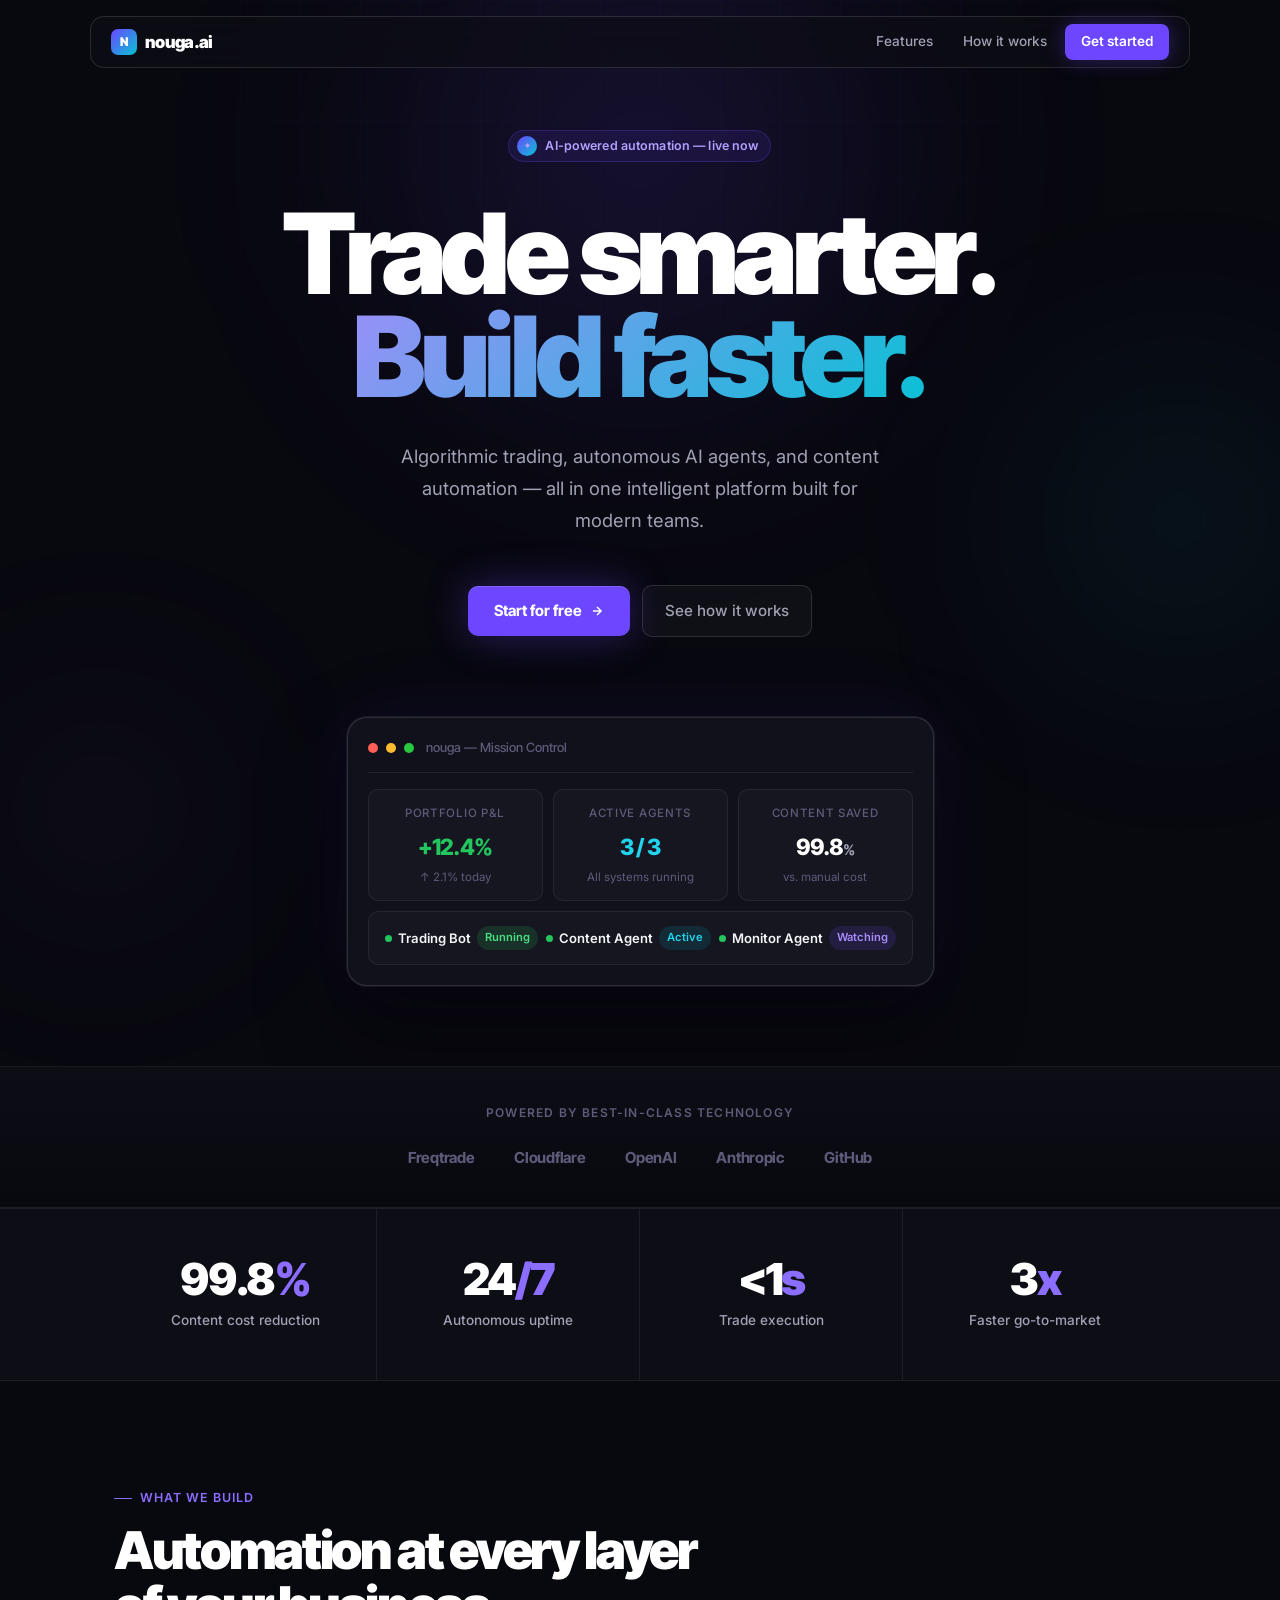
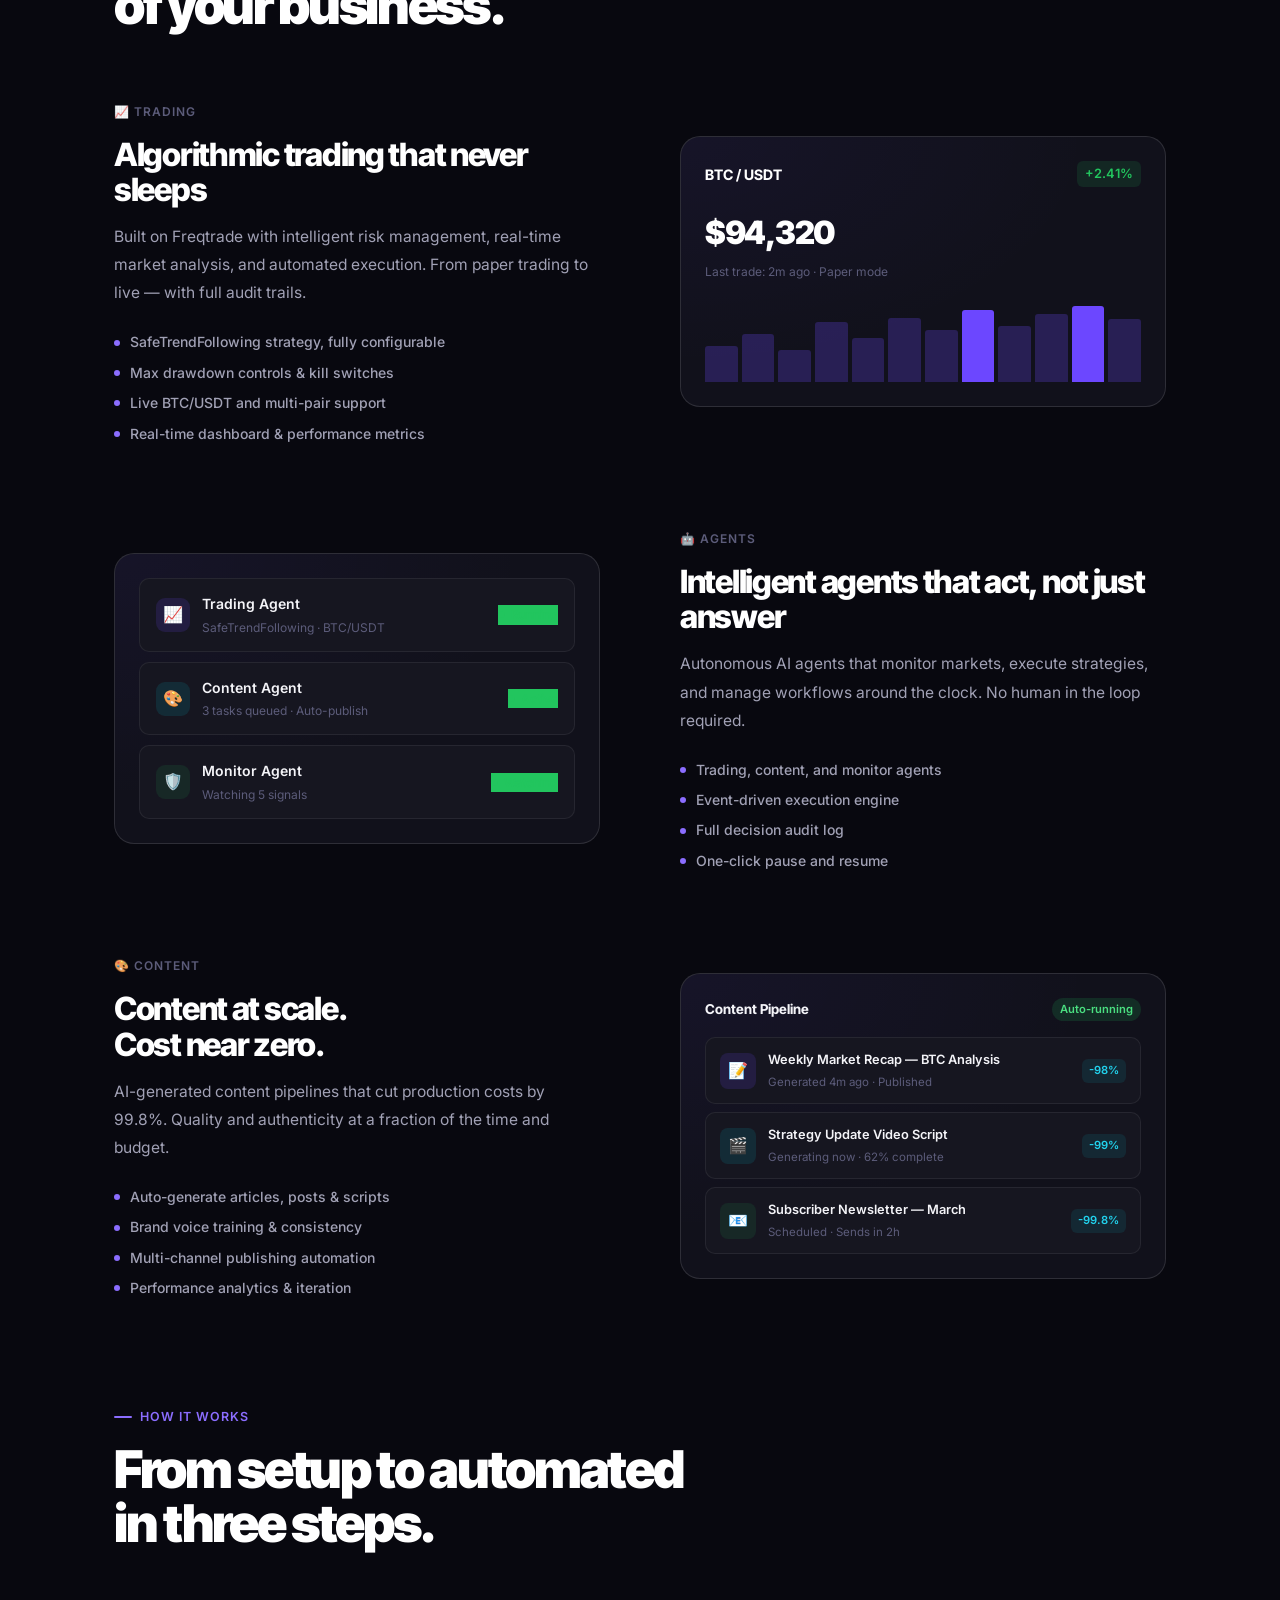
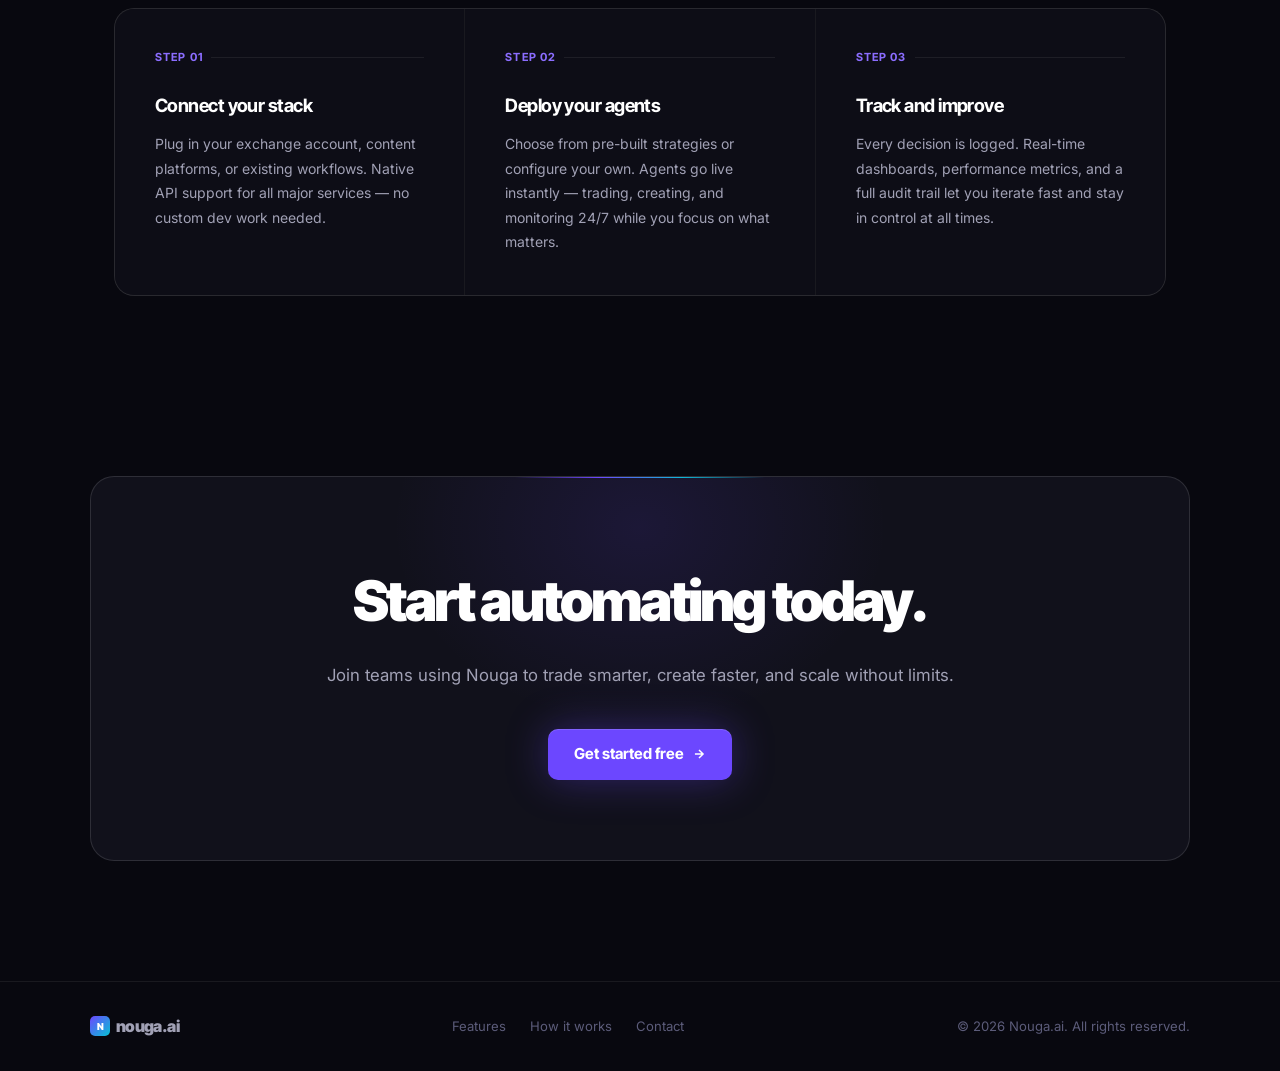
==== commit a2458709: "Complete redesign: modern professional UI with dashboard preview - Floating pill nav with frosted gl" ====
--- a/index.html
+++ b/index.html
@@ -4,835 +4,1440 @@
     <meta charset="UTF-8">
     <meta name="viewport" content="width=device-width, initial-scale=1.0">
     <title>Nouga.ai — Intelligent Automation</title>
+    <meta name="description" content="AI-powered trading, intelligent agents, and content automation. Built for teams that move fast.">
     <link rel="preconnect" href="https://fonts.googleapis.com">
     <link rel="preconnect" href="https://fonts.gstatic.com" crossorigin>
-    <link href="https://fonts.googleapis.com/css2?family=Inter+Tight:wght@400;500;600;700;800;900&family=Inter:wght@300;400;500;600&display=swap" rel="stylesheet">
+    <link href="https://fonts.googleapis.com/css2?family=Inter+Tight:ital,wght@0,400;0,500;0,600;0,700;0,800;0,900;1,800&family=Inter:wght@300;400;500;600&display=swap" rel="stylesheet">
     <style>
-        *, *::before, *::after { margin: 0; padding: 0; box-sizing: border-box; }
-
-        :root {
-            --bg:       #0b0b0d;
-            --surface:  #111114;
-            --surface2: #18181c;
-            --border:   rgba(255,255,255,0.06);
-            --border2:  rgba(255,255,255,0.1);
-            --text:     #f0f0f2;
-            --muted:    #71717a;
-            --muted2:   #52525b;
-            --accent:   #7c5cfc;
-            --accent2:  #a78bfa;
-            --cyan:     #22d3ee;
-            --green:    #4ade80;
-        }
-
-        html { scroll-behavior: smooth; }
-
-        body {
-            font-family: 'Inter', sans-serif;
-            background: var(--bg);
-            color: var(--text);
-            line-height: 1.6;
-            overflow-x: hidden;
-            -webkit-font-smoothing: antialiased;
-        }
-
-        /* ─── NAV ─── */
-        nav {
-            position: fixed;
-            top: 0; left: 0; right: 0;
-            z-index: 100;
-            padding: 0 24px;
-            height: 60px;
-            display: flex;
-            align-items: center;
-            justify-content: space-between;
-            border-bottom: 1px solid transparent;
-            transition: background 0.3s, border-color 0.3s;
-        }
-
-        nav.scrolled {
-            background: rgba(11,11,13,0.8);
-            backdrop-filter: blur(16px);
-            -webkit-backdrop-filter: blur(16px);
-            border-color: var(--border);
-        }
-
-        .nav-logo {
-            font-family: 'Inter Tight', sans-serif;
-            font-weight: 800;
-            font-size: 1.1rem;
-            color: #fff;
-            text-decoration: none;
-            letter-spacing: -0.03em;
-        }
-
-        .nav-right {
-            display: flex;
-            align-items: center;
-            gap: 24px;
-        }
-
-        .nav-link {
-            font-size: 0.875rem;
-            color: var(--muted);
-            text-decoration: none;
-            font-weight: 500;
-            transition: color 0.2s;
-        }
-        .nav-link:hover { color: var(--text); }
-
-        .nav-btn {
-            font-size: 0.875rem;
-            font-weight: 600;
-            color: #fff;
-            background: var(--accent);
-            padding: 8px 18px;
-            border-radius: 8px;
-            text-decoration: none;
-            transition: opacity 0.2s, transform 0.2s;
-        }
-        .nav-btn:hover { opacity: 0.85; transform: translateY(-1px); }
-
-        /* ─── HERO ─── */
-        .hero {
-            min-height: 100vh;
-            display: flex;
-            flex-direction: column;
-            align-items: center;
-            justify-content: center;
-            text-align: center;
-            padding: 120px 24px 80px;
-            position: relative;
-            overflow: hidden;
-        }
-
-        /* gradient orbs */
-        .orb {
-            position: absolute;
-            border-radius: 50%;
-            filter: blur(80px);
-            pointer-events: none;
-        }
-        .orb-1 {
-            width: 600px; height: 600px;
-            background: radial-gradient(circle, rgba(124,92,252,0.25), transparent 70%);
-            top: -100px; left: 50%;
-            transform: translateX(-50%);
-        }
-        .orb-2 {
-            width: 400px; height: 400px;
-            background: radial-gradient(circle, rgba(34,211,238,0.12), transparent 70%);
-            bottom: 0; right: -100px;
-        }
-        .orb-3 {
-            width: 300px; height: 300px;
-            background: radial-gradient(circle, rgba(167,139,250,0.15), transparent 70%);
-            bottom: 100px; left: -50px;
-        }
-
-        .hero-inner {
-            position: relative;
-            z-index: 1;
-            max-width: 900px;
-        }
-
-        .hero-pill {
-            display: inline-flex;
-            align-items: center;
-            gap: 8px;
-            background: rgba(124,92,252,0.12);
-            border: 1px solid rgba(124,92,252,0.3);
-            color: var(--accent2);
-            padding: 6px 14px;
-            border-radius: 100px;
-            font-size: 0.8rem;
-            font-weight: 500;
-            letter-spacing: 0.02em;
-            margin-bottom: 2.5rem;
-        }
-
-        .hero-pill-dot {
-            width: 6px; height: 6px;
-            border-radius: 50%;
-            background: var(--accent);
-            animation: blink 2s infinite;
-        }
-
-        @keyframes blink { 0%,100%{opacity:1} 50%{opacity:0.3} }
-
-        .hero h1 {
-            font-family: 'Inter Tight', sans-serif;
-            font-size: clamp(3rem, 8vw, 6.5rem);
-            font-weight: 900;
-            letter-spacing: -0.04em;
-            line-height: 0.95;
-            margin-bottom: 2rem;
-            color: #fff;
-        }
-
-        .hero h1 em {
-            font-style: normal;
-            background: linear-gradient(135deg, #a78bfa 0%, #22d3ee 60%, #4ade80 100%);
-            -webkit-background-clip: text;
-            -webkit-text-fill-color: transparent;
-            background-clip: text;
-        }
-
-        .hero-sub {
-            font-size: clamp(1rem, 2vw, 1.2rem);
-            color: var(--muted);
-            max-width: 520px;
-            margin: 0 auto 3rem;
-            line-height: 1.7;
-            font-weight: 400;
-        }
-
-        .hero-actions {
-            display: flex;
-            align-items: center;
-            justify-content: center;
-            gap: 12px;
-            flex-wrap: wrap;
-        }
-
-        .btn-hero {
-            display: inline-flex;
-            align-items: center;
-            gap: 8px;
-            background: var(--accent);
-            color: #fff;
-            font-family: 'Inter Tight', sans-serif;
-            font-weight: 700;
-            font-size: 1rem;
-            padding: 14px 28px;
-            border-radius: 10px;
-            text-decoration: none;
-            transition: opacity 0.2s, transform 0.2s, box-shadow 0.2s;
-            box-shadow: 0 0 40px rgba(124,92,252,0.35);
-        }
-        .btn-hero:hover { opacity: 0.9; transform: translateY(-2px); box-shadow: 0 0 60px rgba(124,92,252,0.5); }
-
-        .btn-ghost {
-            display: inline-flex;
-            align-items: center;
-            gap: 8px;
-            background: transparent;
-            color: var(--muted);
-            font-size: 0.95rem;
-            font-weight: 500;
-            padding: 14px 20px;
-            border-radius: 10px;
-            text-decoration: none;
-            border: 1px solid var(--border2);
-            transition: color 0.2s, border-color 0.2s;
-        }
-        .btn-ghost:hover { color: var(--text); border-color: rgba(255,255,255,0.2); }
-
-        /* ─── LOGO STRIP ─── */
-        .logo-strip {
-            padding: 48px 24px;
-            border-top: 1px solid var(--border);
-            border-bottom: 1px solid var(--border);
-            text-align: center;
-        }
-
-        .logo-strip p {
-            font-size: 0.8rem;
-            color: var(--muted2);
-            letter-spacing: 0.08em;
-            text-transform: uppercase;
-            margin-bottom: 2rem;
-            font-weight: 500;
-        }
-
-        .logos {
-            display: flex;
-            align-items: center;
-            justify-content: center;
-            gap: 3rem;
-            flex-wrap: wrap;
-        }
-
-        .logo-item {
-            font-family: 'Inter Tight', sans-serif;
-            font-weight: 700;
-            font-size: 1.1rem;
-            color: var(--muted2);
-            letter-spacing: -0.02em;
-            transition: color 0.2s;
-        }
-        .logo-item:hover { color: var(--muted); }
-
-        /* ─── BENTO GRID ─── */
-        .bento-section {
-            padding: 100px 24px;
-            max-width: 1100px;
-            margin: 0 auto;
-        }
-
-        .section-label {
-            font-size: 0.8rem;
-            font-weight: 600;
-            letter-spacing: 0.1em;
-            text-transform: uppercase;
-            color: var(--accent2);
-            margin-bottom: 1rem;
-        }
-
-        .section-title {
-            font-family: 'Inter Tight', sans-serif;
-            font-size: clamp(2rem, 4vw, 3rem);
-            font-weight: 800;
-            letter-spacing: -0.04em;
-            color: #fff;
-            line-height: 1.1;
-            margin-bottom: 3rem;
-        }
-
-        .bento {
-            display: grid;
-            grid-template-columns: repeat(3, 1fr);
-            grid-template-rows: auto auto;
-            gap: 12px;
-        }
-
-        .bento-card {
-            background: var(--surface);
-            border: 1px solid var(--border);
-            border-radius: 16px;
-            padding: 2rem;
-            position: relative;
-            overflow: hidden;
-            transition: border-color 0.3s, transform 0.3s;
-        }
-
-        .bento-card:hover {
-            border-color: var(--border2);
-            transform: translateY(-2px);
-        }
-
-        .bento-card.wide { grid-column: span 2; }
-        .bento-card.tall { grid-row: span 2; }
-
-        /* card accent glow */
-        .bento-card::before {
-            content: '';
-            position: absolute;
-            inset: 0;
-            border-radius: inherit;
-            opacity: 0;
-            transition: opacity 0.4s;
-        }
-        .bento-card:hover::before { opacity: 1; }
-
-        .card-purple::before { background: radial-gradient(circle at 0% 0%, rgba(124,92,252,0.08), transparent 60%); }
-        .card-cyan::before   { background: radial-gradient(circle at 100% 0%, rgba(34,211,238,0.08), transparent 60%); }
-        .card-green::before  { background: radial-gradient(circle at 50% 100%, rgba(74,222,128,0.08), transparent 60%); }
-
-        .card-icon {
-            width: 44px; height: 44px;
-            border-radius: 10px;
-            display: flex;
-            align-items: center;
-            justify-content: center;
-            font-size: 1.3rem;
-            margin-bottom: 1.5rem;
-        }
-
-        .icon-purple { background: rgba(124,92,252,0.15); }
-        .icon-cyan   { background: rgba(34,211,238,0.12); }
-        .icon-green  { background: rgba(74,222,128,0.12); }
-
-        .card-title {
-            font-family: 'Inter Tight', sans-serif;
-            font-size: 1.15rem;
-            font-weight: 700;
-            color: #fff;
-            letter-spacing: -0.02em;
-            margin-bottom: 0.6rem;
-        }
-
-        .card-desc {
-            font-size: 0.9rem;
-            color: var(--muted);
-            line-height: 1.7;
-        }
-
-        /* big stat card */
-        .bento-stat {
-            display: flex;
-            flex-direction: column;
-            justify-content: flex-end;
-        }
-
-        .stat-big {
-            font-family: 'Inter Tight', sans-serif;
-            font-size: 4rem;
-            font-weight: 900;
-            letter-spacing: -0.05em;
-            color: #fff;
-            line-height: 1;
-            margin-bottom: 0.5rem;
-        }
-
-        .stat-big .stat-accent { color: var(--accent2); }
-
-        /* terminal card */
-        .terminal {
-            background: #0d0d10;
-            border-radius: 10px;
-            padding: 1.25rem;
-            margin-top: 1.5rem;
-            font-family: 'JetBrains Mono', 'Courier New', monospace;
-            font-size: 0.78rem;
-            line-height: 1.8;
-        }
-
-        .t-dots { display: flex; gap: 6px; margin-bottom: 1rem; }
-        .t-dot { width: 10px; height: 10px; border-radius: 50%; }
-        .t-red { background: #ff5f57; }
-        .t-yellow { background: #febc2e; }
-        .t-green-dot { background: #28c840; }
-
-        .t-line { display: flex; gap: 10px; }
-        .t-prompt { color: var(--accent2); }
-        .t-cmd { color: #e2e8f0; }
-        .t-comment { color: var(--muted2); }
-        .t-success { color: var(--green); }
-        .t-cursor { display: inline-block; width: 7px; height: 14px; background: var(--accent2); vertical-align: text-bottom; animation: blink 1s step-end infinite; }
-
-        /* ─── STATS ROW ─── */
-        .stats-row {
-            border-top: 1px solid var(--border);
-            border-bottom: 1px solid var(--border);
-            background: var(--surface);
-        }
-
-        .stats-inner {
-            max-width: 1100px;
-            margin: 0 auto;
-            padding: 0 24px;
-            display: grid;
-            grid-template-columns: repeat(3, 1fr);
-        }
-
-        .stat-col {
-            padding: 3rem 2rem;
-            text-align: center;
-            border-right: 1px solid var(--border);
-        }
-        .stat-col:last-child { border-right: none; }
-
-        .stat-num {
-            font-family: 'Inter Tight', sans-serif;
-            font-size: 3rem;
-            font-weight: 900;
-            letter-spacing: -0.04em;
-            color: #fff;
-            display: block;
-            line-height: 1;
-            margin-bottom: 0.5rem;
-        }
-
-        .stat-num span { color: var(--accent2); }
-
-        .stat-lbl {
-            font-size: 0.875rem;
-            color: var(--muted);
-            font-weight: 500;
-        }
-
-        /* ─── HOW IT WORKS ─── */
-        .how-section {
-            padding: 100px 24px;
-            max-width: 1100px;
-            margin: 0 auto;
-        }
-
-        .steps {
-            display: grid;
-            grid-template-columns: repeat(3, 1fr);
-            gap: 2px;
-            background: var(--border);
-            border: 1px solid var(--border);
-            border-radius: 16px;
-            overflow: hidden;
-            margin-top: 3rem;
-        }
-
-        .step {
-            background: var(--surface);
-            padding: 2.5rem;
-            position: relative;
-        }
-
-        .step-num {
-            font-family: 'Inter Tight', sans-serif;
-            font-size: 0.8rem;
-            font-weight: 700;
-            letter-spacing: 0.05em;
-            color: var(--muted2);
-            margin-bottom: 1.5rem;
-            display: flex;
-            align-items: center;
-            gap: 8px;
-        }
-
-        .step-num::after {
-            content: '';
-            flex: 1;
-            height: 1px;
-            background: var(--border);
-        }
-
-        .step h3 {
-            font-family: 'Inter Tight', sans-serif;
-            font-size: 1.2rem;
-            font-weight: 700;
-            color: #fff;
-            letter-spacing: -0.02em;
-            margin-bottom: 0.75rem;
-        }
-
-        .step p {
-            font-size: 0.9rem;
-            color: var(--muted);
-            line-height: 1.7;
-        }
-
-        /* ─── CTA ─── */
-        .cta-section {
-            padding: 80px 24px 120px;
-        }
-
-        .cta-box {
-            max-width: 1100px;
-            margin: 0 auto;
-            background: var(--surface);
-            border: 1px solid var(--border);
-            border-radius: 24px;
-            padding: 80px 48px;
-            text-align: center;
-            position: relative;
-            overflow: hidden;
-        }
-
-        .cta-box::before {
-            content: '';
-            position: absolute;
-            top: 0; left: 50%; transform: translateX(-50%);
-            width: 300px; height: 1px;
-            background: linear-gradient(90deg, transparent, var(--accent), var(--cyan), transparent);
-        }
-
-        .cta-box::after {
-            content: '';
-            position: absolute;
-            top: -200px; left: 50%; transform: translateX(-50%);
-            width: 600px; height: 400px;
-            background: radial-gradient(ellipse, rgba(124,92,252,0.12) 0%, transparent 70%);
-            pointer-events: none;
-        }
-
-        .cta-box h2 {
-            font-family: 'Inter Tight', sans-serif;
-            font-size: clamp(2rem, 4vw, 3.5rem);
-            font-weight: 900;
-            letter-spacing: -0.04em;
-            color: #fff;
-            margin-bottom: 1rem;
-            position: relative;
-            z-index: 1;
-        }
-
-        .cta-box p {
-            font-size: 1.05rem;
-            color: var(--muted);
-            margin-bottom: 2.5rem;
-            position: relative;
-            z-index: 1;
-        }
-
-        .cta-box .btn-hero { position: relative; z-index: 1; }
-
-        /* ─── FOOTER ─── */
-        footer {
-            border-top: 1px solid var(--border);
-            padding: 2rem 24px;
-        }
-
-        .footer-inner {
-            max-width: 1100px;
-            margin: 0 auto;
-            display: flex;
-            justify-content: space-between;
-            align-items: center;
-            flex-wrap: wrap;
-            gap: 1rem;
-        }
-
-        .footer-logo {
-            font-family: 'Inter Tight', sans-serif;
-            font-weight: 800;
-            font-size: 1rem;
-            color: var(--muted);
-            letter-spacing: -0.03em;
-            text-decoration: none;
-        }
-
-        .footer-links {
-            display: flex;
-            gap: 1.5rem;
-        }
-
-        .footer-links a {
-            font-size: 0.85rem;
-            color: var(--muted2);
-            text-decoration: none;
-            transition: color 0.2s;
-        }
-        .footer-links a:hover { color: var(--muted); }
-
-        /* ─── SCROLL REVEAL ─── */
-        .reveal {
-            opacity: 0;
-            transform: translateY(28px);
-            transition: opacity 0.7s ease, transform 0.7s ease;
-        }
-        .reveal.visible { opacity: 1; transform: none; }
-        .reveal-delay-1 { transition-delay: 0.1s; }
-        .reveal-delay-2 { transition-delay: 0.2s; }
-        .reveal-delay-3 { transition-delay: 0.3s; }
-
-        /* ─── RESPONSIVE ─── */
-        @media (max-width: 900px) {
-            .bento { grid-template-columns: 1fr 1fr; }
-            .bento-card.wide { grid-column: span 2; }
-            .bento-card.tall { grid-row: span 1; }
-            .steps { grid-template-columns: 1fr; }
-            .stats-inner { grid-template-columns: 1fr; }
-            .stat-col { border-right: none; border-bottom: 1px solid var(--border); }
-            .stat-col:last-child { border-bottom: none; }
-        }
-
-        @media (max-width: 600px) {
-            .bento { grid-template-columns: 1fr; }
-            .bento-card.wide { grid-column: span 1; }
-            .nav-right .nav-link { display: none; }
-            .cta-box { padding: 48px 24px; }
-            .logos { gap: 1.5rem; }
-        }
+    /* ============================================================
+       RESET & BASE
+    ============================================================ */
+    *, *::before, *::after { margin: 0; padding: 0; box-sizing: border-box; }
+    html { scroll-behavior: smooth; font-size: 16px; }
+
+    :root {
+        --bg:        #08080f;
+        --bg1:       #0d0d16;
+        --bg2:       #11111b;
+        --bg3:       #161620;
+        --p:         #6c47ff;   /* primary purple */
+        --p-light:   #8b6dff;
+        --p-glow:    rgba(108,71,255,0.35);
+        --c:         #06c2d4;   /* cyan */
+        --c-light:   #22d3ee;
+        --g:         #22c55e;   /* green */
+        --text:      #f4f4f8;
+        --text2:     #a1a1b5;
+        --text3:     #5c5c7a;
+        --border:    rgba(255,255,255,0.07);
+        --border2:   rgba(255,255,255,0.12);
+        --radius:    14px;
+        --radius-lg: 20px;
+    }
+
+    body {
+        font-family: 'Inter', system-ui, sans-serif;
+        background: var(--bg);
+        color: var(--text);
+        line-height: 1.6;
+        -webkit-font-smoothing: antialiased;
+        overflow-x: hidden;
+    }
+
+    a { text-decoration: none; color: inherit; }
+
+    /* ============================================================
+       ANIMATED GRID BACKGROUND
+    ============================================================ */
+    .grid-bg {
+        position: fixed;
+        inset: 0;
+        z-index: 0;
+        pointer-events: none;
+        background-image:
+            linear-gradient(rgba(108,71,255,0.03) 1px, transparent 1px),
+            linear-gradient(90deg, rgba(108,71,255,0.03) 1px, transparent 1px);
+        background-size: 60px 60px;
+        mask-image: radial-gradient(ellipse 80% 80% at 50% 0%, black 30%, transparent 100%);
+    }
+
+    /* ============================================================
+       NAV
+    ============================================================ */
+    .nav {
+        position: fixed;
+        top: 16px;
+        left: 50%;
+        transform: translateX(-50%);
+        z-index: 1000;
+        width: calc(100% - 48px);
+        max-width: 1100px;
+        background: rgba(13,13,22,0.7);
+        backdrop-filter: blur(20px);
+        -webkit-backdrop-filter: blur(20px);
+        border: 1px solid var(--border2);
+        border-radius: 14px;
+        padding: 0 20px;
+        height: 52px;
+        display: flex;
+        align-items: center;
+        justify-content: space-between;
+        transition: background 0.3s;
+    }
+
+    .nav-logo {
+        font-family: 'Inter Tight', sans-serif;
+        font-weight: 900;
+        font-size: 1.05rem;
+        letter-spacing: -0.04em;
+        color: #fff;
+        display: flex;
+        align-items: center;
+        gap: 8px;
+    }
+
+    .nav-logo-mark {
+        width: 26px;
+        height: 26px;
+        border-radius: 7px;
+        background: linear-gradient(135deg, var(--p), var(--c));
+        display: flex;
+        align-items: center;
+        justify-content: center;
+        font-size: 0.75rem;
+        font-weight: 900;
+        color: #fff;
+        letter-spacing: -0.02em;
+        flex-shrink: 0;
+    }
+
+    .nav-links {
+        display: flex;
+        align-items: center;
+        gap: 6px;
+    }
+
+    .nav-link {
+        font-size: 0.85rem;
+        font-weight: 500;
+        color: var(--text2);
+        padding: 6px 12px;
+        border-radius: 8px;
+        transition: color 0.2s, background 0.2s;
+    }
+    .nav-link:hover { color: var(--text); background: rgba(255,255,255,0.05); }
+
+    .nav-cta {
+        font-size: 0.85rem;
+        font-weight: 600;
+        color: #fff;
+        background: var(--p);
+        padding: 7px 16px;
+        border-radius: 8px;
+        transition: opacity 0.2s, transform 0.2s;
+        box-shadow: 0 0 20px var(--p-glow);
+    }
+    .nav-cta:hover { opacity: 0.88; transform: translateY(-1px); }
+
+    /* ============================================================
+       HERO
+    ============================================================ */
+    .hero {
+        position: relative;
+        min-height: 100vh;
+        display: flex;
+        flex-direction: column;
+        align-items: center;
+        justify-content: center;
+        padding: 130px 24px 80px;
+        text-align: center;
+        overflow: hidden;
+        z-index: 1;
+    }
+
+    /* animated gradient mesh */
+    .hero-mesh {
+        position: absolute;
+        inset: 0;
+        z-index: 0;
+        overflow: hidden;
+    }
+
+    .mesh-orb {
+        position: absolute;
+        border-radius: 50%;
+        filter: blur(100px);
+        animation: float 8s ease-in-out infinite;
+    }
+
+    .mesh-orb-1 {
+        width: 700px; height: 700px;
+        background: radial-gradient(circle, rgba(108,71,255,0.18) 0%, transparent 70%);
+        top: -200px; left: 50%;
+        transform: translateX(-50%);
+        animation-duration: 10s;
+    }
+
+    .mesh-orb-2 {
+        width: 400px; height: 400px;
+        background: radial-gradient(circle, rgba(6,194,212,0.12) 0%, transparent 70%);
+        top: 30%; right: -100px;
+        animation-delay: -3s;
+        animation-duration: 12s;
+    }
+
+    .mesh-orb-3 {
+        width: 300px; height: 300px;
+        background: radial-gradient(circle, rgba(139,109,255,0.1) 0%, transparent 70%);
+        bottom: 10%; left: -50px;
+        animation-delay: -6s;
+        animation-duration: 9s;
+    }
+
+    @keyframes float {
+        0%, 100% { transform: translateY(0) translateX(0) scale(1); }
+        33%       { transform: translateY(-30px) translateX(15px) scale(1.05); }
+        66%       { transform: translateY(20px) translateX(-10px) scale(0.97); }
+    }
+
+    .hero-inner {
+        position: relative;
+        z-index: 1;
+        max-width: 820px;
+    }
+
+    .hero-badge {
+        display: inline-flex;
+        align-items: center;
+        gap: 8px;
+        background: rgba(108,71,255,0.1);
+        border: 1px solid rgba(108,71,255,0.25);
+        color: #b4a0ff;
+        padding: 5px 12px 5px 8px;
+        border-radius: 100px;
+        font-size: 0.78rem;
+        font-weight: 600;
+        letter-spacing: 0.01em;
+        margin-bottom: 2.5rem;
+        animation: fade-up 0.8s ease both;
+    }
+
+    .badge-dot {
+        width: 20px; height: 20px;
+        border-radius: 50%;
+        background: linear-gradient(135deg, var(--p), var(--c));
+        display: flex;
+        align-items: center;
+        justify-content: center;
+        font-size: 0.6rem;
+    }
+
+    .hero h1 {
+        font-family: 'Inter Tight', sans-serif;
+        font-size: clamp(3.2rem, 9vw, 7rem);
+        font-weight: 900;
+        letter-spacing: -0.05em;
+        line-height: 0.92;
+        color: #fff;
+        margin-bottom: 2rem;
+        animation: fade-up 0.8s ease 0.1s both;
+    }
+
+    .hero h1 .line-2 {
+        display: block;
+        background: linear-gradient(135deg, #a78bfa 0%, #06c2d4 50%, #4ade80 100%);
+        -webkit-background-clip: text;
+        -webkit-text-fill-color: transparent;
+        background-clip: text;
+        background-size: 200%;
+        animation: gradient-shift 4s ease infinite, fade-up 0.8s ease 0.1s both;
+    }
+
+    @keyframes gradient-shift {
+        0%, 100% { background-position: 0% 50%; }
+        50%       { background-position: 100% 50%; }
+    }
+
+    .hero-desc {
+        font-size: clamp(1rem, 2vw, 1.15rem);
+        color: var(--text2);
+        max-width: 500px;
+        margin: 0 auto 3rem;
+        font-weight: 400;
+        line-height: 1.75;
+        animation: fade-up 0.8s ease 0.2s both;
+    }
+
+    .hero-btns {
+        display: flex;
+        align-items: center;
+        justify-content: center;
+        gap: 12px;
+        flex-wrap: wrap;
+        animation: fade-up 0.8s ease 0.3s both;
+    }
+
+    .btn-primary {
+        display: inline-flex;
+        align-items: center;
+        gap: 8px;
+        background: var(--p);
+        color: #fff;
+        font-family: 'Inter Tight', sans-serif;
+        font-weight: 700;
+        font-size: 0.95rem;
+        padding: 13px 26px;
+        border-radius: 10px;
+        transition: opacity 0.2s, transform 0.2s, box-shadow 0.2s;
+        box-shadow: 0 0 40px var(--p-glow), inset 0 1px 0 rgba(255,255,255,0.15);
+    }
+    .btn-primary:hover {
+        opacity: 0.9;
+        transform: translateY(-2px);
+        box-shadow: 0 0 60px var(--p-glow), inset 0 1px 0 rgba(255,255,255,0.15);
+    }
+
+    .btn-outline {
+        display: inline-flex;
+        align-items: center;
+        gap: 8px;
+        color: var(--text2);
+        font-weight: 500;
+        font-size: 0.95rem;
+        padding: 13px 22px;
+        border-radius: 10px;
+        border: 1px solid var(--border2);
+        background: rgba(255,255,255,0.03);
+        transition: color 0.2s, border-color 0.2s, background 0.2s;
+    }
+    .btn-outline:hover {
+        color: var(--text);
+        border-color: rgba(255,255,255,0.2);
+        background: rgba(255,255,255,0.06);
+    }
+
+    /* hero dashboard card */
+    .hero-card {
+        position: relative;
+        z-index: 1;
+        margin-top: 5rem;
+        background: var(--bg2);
+        border: 1px solid var(--border2);
+        border-radius: var(--radius-lg);
+        padding: 20px;
+        max-width: 720px;
+        margin-left: auto;
+        margin-right: auto;
+        box-shadow: 0 0 0 1px var(--border), 0 40px 80px rgba(0,0,0,0.5), 0 0 80px rgba(108,71,255,0.1);
+        animation: fade-up 0.8s ease 0.4s both;
+    }
+
+    .hero-card-bar {
+        display: flex;
+        align-items: center;
+        gap: 8px;
+        margin-bottom: 16px;
+        padding-bottom: 14px;
+        border-bottom: 1px solid var(--border);
+    }
+
+    .hc-dot { width: 10px; height: 10px; border-radius: 50%; }
+    .hc-red    { background: #ff5f57; }
+    .hc-yellow { background: #febc2e; }
+    .hc-green  { background: #28c840; }
+
+    .hc-title {
+        margin-left: 4px;
+        font-size: 0.8rem;
+        color: var(--text3);
+        font-weight: 500;
+        font-family: 'Inter Tight', sans-serif;
+    }
+
+    .hero-card-grid {
+        display: grid;
+        grid-template-columns: 1fr 1fr 1fr;
+        gap: 10px;
+    }
+
+    .hc-metric {
+        background: var(--bg3);
+        border: 1px solid var(--border);
+        border-radius: 10px;
+        padding: 14px 16px;
+    }
+
+    .hc-metric-label {
+        font-size: 0.72rem;
+        color: var(--text3);
+        font-weight: 500;
+        text-transform: uppercase;
+        letter-spacing: 0.06em;
+        margin-bottom: 6px;
+    }
+
+    .hc-metric-value {
+        font-family: 'Inter Tight', sans-serif;
+        font-size: 1.4rem;
+        font-weight: 800;
+        letter-spacing: -0.04em;
+        color: #fff;
+    }
+
+    .hc-metric-value.up   { color: var(--g); }
+    .hc-metric-value.cyan { color: var(--c-light); }
+
+    .hc-metric-sub {
+        font-size: 0.72rem;
+        color: var(--text3);
+        margin-top: 3px;
+    }
+
+    .hc-status {
+        grid-column: span 3;
+        background: var(--bg3);
+        border: 1px solid var(--border);
+        border-radius: 10px;
+        padding: 14px 16px;
+        display: flex;
+        align-items: center;
+        justify-content: space-between;
+        flex-wrap: wrap;
+        gap: 8px;
+    }
+
+    .hc-status-row {
+        display: flex;
+        align-items: center;
+        gap: 6px;
+        font-size: 0.8rem;
+        font-weight: 500;
+    }
+
+    .hc-pill {
+        padding: 3px 8px;
+        border-radius: 100px;
+        font-size: 0.7rem;
+        font-weight: 600;
+    }
+
+    .pill-green { background: rgba(34,197,94,0.15); color: #4ade80; }
+    .pill-cyan  { background: rgba(6,194,212,0.12); color: #22d3ee; }
+    .pill-purple { background: rgba(108,71,255,0.15); color: #a78bfa; }
+
+    /* ============================================================
+       SOCIAL PROOF
+    ============================================================ */
+    .proof-strip {
+        position: relative;
+        z-index: 1;
+        border-top: 1px solid var(--border);
+        border-bottom: 1px solid var(--border);
+        background: linear-gradient(180deg, var(--bg1) 0%, var(--bg) 100%);
+        padding: 36px 24px;
+        text-align: center;
+        overflow: hidden;
+    }
+
+    .proof-label {
+        font-size: 0.75rem;
+        font-weight: 600;
+        color: var(--text3);
+        letter-spacing: 0.1em;
+        text-transform: uppercase;
+        margin-bottom: 1.5rem;
+    }
+
+    .proof-logos {
+        display: flex;
+        align-items: center;
+        justify-content: center;
+        gap: 40px;
+        flex-wrap: wrap;
+    }
+
+    .proof-logo {
+        font-family: 'Inter Tight', sans-serif;
+        font-weight: 700;
+        font-size: 0.95rem;
+        color: var(--text3);
+        letter-spacing: -0.02em;
+        transition: color 0.2s;
+    }
+    .proof-logo:hover { color: var(--text2); }
+
+    /* ============================================================
+       SECTIONS SHARED
+    ============================================================ */
+    .section {
+        position: relative;
+        z-index: 1;
+        padding: 100px 24px;
+        max-width: 1100px;
+        margin: 0 auto;
+    }
+
+    .section-eyebrow {
+        display: inline-flex;
+        align-items: center;
+        gap: 8px;
+        font-size: 0.78rem;
+        font-weight: 600;
+        color: var(--p-light);
+        letter-spacing: 0.08em;
+        text-transform: uppercase;
+        margin-bottom: 1rem;
+    }
+
+    .section-eyebrow::before {
+        content: '';
+        width: 18px;
+        height: 1.5px;
+        background: var(--p-light);
+        border-radius: 2px;
+    }
+
+    .section-h2 {
+        font-family: 'Inter Tight', sans-serif;
+        font-size: clamp(2rem, 4.5vw, 3.25rem);
+        font-weight: 900;
+        letter-spacing: -0.045em;
+        color: #fff;
+        line-height: 1.05;
+        margin-bottom: 1rem;
+    }
+
+    .section-sub {
+        font-size: 1.05rem;
+        color: var(--text2);
+        max-width: 460px;
+        line-height: 1.75;
+    }
+
+    /* ============================================================
+       FEATURE ALTERNATING ROWS
+    ============================================================ */
+    .features-list {
+        display: flex;
+        flex-direction: column;
+        gap: 80px;
+        margin-top: 4rem;
+    }
+
+    .feature-row {
+        display: grid;
+        grid-template-columns: 1fr 1fr;
+        gap: 5rem;
+        align-items: center;
+    }
+
+    .feature-row.reverse { direction: rtl; }
+    .feature-row.reverse > * { direction: ltr; }
+
+    .feature-text { }
+
+    .feature-tag {
+        display: inline-flex;
+        align-items: center;
+        gap: 6px;
+        font-size: 0.75rem;
+        font-weight: 600;
+        color: var(--text3);
+        text-transform: uppercase;
+        letter-spacing: 0.08em;
+        margin-bottom: 1rem;
+    }
+
+    .feature-h3 {
+        font-family: 'Inter Tight', sans-serif;
+        font-size: clamp(1.5rem, 3vw, 2rem);
+        font-weight: 800;
+        letter-spacing: -0.04em;
+        color: #fff;
+        line-height: 1.1;
+        margin-bottom: 1rem;
+    }
+
+    .feature-p {
+        font-size: 0.975rem;
+        color: var(--text2);
+        line-height: 1.8;
+        margin-bottom: 1.5rem;
+    }
+
+    .feature-list {
+        list-style: none;
+        display: flex;
+        flex-direction: column;
+        gap: 8px;
+    }
+
+    .feature-list li {
+        display: flex;
+        align-items: center;
+        gap: 10px;
+        font-size: 0.875rem;
+        color: var(--text2);
+        font-weight: 500;
+    }
+
+    .feature-list li::before {
+        content: '';
+        width: 6px;
+        height: 6px;
+        border-radius: 50%;
+        background: var(--p-light);
+        flex-shrink: 0;
+    }
+
+    /* feature visual panels */
+    .feature-visual {
+        background: var(--bg2);
+        border: 1px solid var(--border2);
+        border-radius: var(--radius-lg);
+        padding: 24px;
+        position: relative;
+        overflow: hidden;
+        transition: border-color 0.3s, transform 0.4s;
+    }
+
+    .feature-visual:hover {
+        border-color: rgba(108,71,255,0.3);
+        transform: translateY(-4px);
+    }
+
+    .feature-visual::before {
+        content: '';
+        position: absolute;
+        inset: 0;
+        background: radial-gradient(ellipse at top left, rgba(108,71,255,0.06), transparent 60%);
+    }
+
+    /* trading chart mockup */
+    .chart-wrap {
+        position: relative;
+        z-index: 1;
+    }
+
+    .chart-header {
+        display: flex;
+        align-items: center;
+        justify-content: space-between;
+        margin-bottom: 20px;
+    }
+
+    .chart-pair {
+        font-family: 'Inter Tight', sans-serif;
+        font-weight: 700;
+        font-size: 0.9rem;
+        color: #fff;
+    }
+
+    .chart-change {
+        font-size: 0.8rem;
+        font-weight: 600;
+        padding: 3px 8px;
+        border-radius: 6px;
+        background: rgba(34,197,94,0.12);
+        color: var(--g);
+    }
+
+    .chart-price {
+        font-family: 'Inter Tight', sans-serif;
+        font-size: 2rem;
+        font-weight: 900;
+        letter-spacing: -0.04em;
+        color: #fff;
+        margin-bottom: 4px;
+    }
+
+    .chart-sub-label { font-size: 0.75rem; color: var(--text3); margin-bottom: 20px; }
+
+    .chart-bars {
+        display: flex;
+        align-items: flex-end;
+        gap: 4px;
+        height: 80px;
+    }
+
+    .bar {
+        flex: 1;
+        border-radius: 3px 3px 0 0;
+        background: rgba(108,71,255,0.25);
+        transition: background 0.2s;
+    }
+    .bar.active { background: var(--p); }
+    .bar:hover  { background: rgba(108,71,255,0.6); }
+
+    /* agent status panel */
+    .agent-list {
+        display: flex;
+        flex-direction: column;
+        gap: 10px;
+        position: relative;
+        z-index: 1;
+    }
+
+    .agent-item {
+        display: flex;
+        align-items: center;
+        justify-content: space-between;
+        background: var(--bg3);
+        border: 1px solid var(--border);
+        border-radius: 10px;
+        padding: 14px 16px;
+        transition: border-color 0.2s;
+    }
+    .agent-item:hover { border-color: rgba(108,71,255,0.2); }
+
+    .agent-left { display: flex; align-items: center; gap: 12px; }
+
+    .agent-icon {
+        width: 34px; height: 34px;
+        border-radius: 9px;
+        display: flex;
+        align-items: center;
+        justify-content: center;
+        font-size: 1rem;
+        flex-shrink: 0;
+    }
+
+    .agent-name {
+        font-size: 0.875rem;
+        font-weight: 600;
+        color: var(--text);
+        margin-bottom: 2px;
+    }
+
+    .agent-meta { font-size: 0.75rem; color: var(--text3); }
+
+    .agent-status {
+        display: flex;
+        align-items: center;
+        gap: 6px;
+        font-size: 0.75rem;
+        font-weight: 600;
+    }
+
+    .status-dot {
+        width: 7px; height: 7px;
+        border-radius: 50%;
+        animation: pulse-dot 2s infinite;
+    }
+
+    .status-green { background: var(--g); color: var(--g); }
+    .status-dot-green { background: var(--g); }
+
+    @keyframes pulse-dot {
+        0%, 100% { opacity: 1; box-shadow: 0 0 0 0 rgba(34,197,94,0.4); }
+        50%       { opacity: 0.8; box-shadow: 0 0 0 4px rgba(34,197,94,0); }
+    }
+
+    /* content panel */
+    .content-panel {
+        position: relative;
+        z-index: 1;
+    }
+
+    .content-header {
+        display: flex;
+        align-items: center;
+        justify-content: space-between;
+        margin-bottom: 16px;
+    }
+
+    .content-title {
+        font-family: 'Inter Tight', sans-serif;
+        font-size: 0.85rem;
+        font-weight: 700;
+        color: var(--text);
+    }
+
+    .content-items {
+        display: flex;
+        flex-direction: column;
+        gap: 8px;
+    }
+
+    .content-item {
+        background: var(--bg3);
+        border: 1px solid var(--border);
+        border-radius: 10px;
+        padding: 12px 14px;
+        display: flex;
+        align-items: center;
+        gap: 12px;
+        transition: border-color 0.2s;
+    }
+    .content-item:hover { border-color: rgba(6,194,212,0.2); }
+
+    .content-thumb {
+        width: 36px; height: 36px;
+        border-radius: 8px;
+        flex-shrink: 0;
+        display: flex;
+        align-items: center;
+        justify-content: center;
+        font-size: 1rem;
+    }
+
+    .content-item-text { flex: 1; min-width: 0; }
+
+    .content-item-title {
+        font-size: 0.8rem;
+        font-weight: 600;
+        color: var(--text);
+        white-space: nowrap;
+        overflow: hidden;
+        text-overflow: ellipsis;
+        margin-bottom: 2px;
+    }
+
+    .content-item-meta { font-size: 0.72rem; color: var(--text3); }
+
+    .content-saving {
+        font-size: 0.7rem;
+        font-weight: 600;
+        color: var(--c-light);
+        background: rgba(6,194,212,0.1);
+        padding: 3px 7px;
+        border-radius: 6px;
+        white-space: nowrap;
+    }
+
+    /* ============================================================
+       STATS
+    ============================================================ */
+    .stats-section {
+        position: relative;
+        z-index: 1;
+        border-top: 1px solid var(--border);
+        border-bottom: 1px solid var(--border);
+        background: var(--bg1);
+    }
+
+    .stats-grid {
+        max-width: 1100px;
+        margin: 0 auto;
+        padding: 0 24px;
+        display: grid;
+        grid-template-columns: repeat(4, 1fr);
+    }
+
+    .stat-block {
+        padding: 3rem 1.5rem;
+        border-right: 1px solid var(--border);
+        text-align: center;
+    }
+    .stat-block:last-child { border-right: none; }
+
+    .stat-val {
+        font-family: 'Inter Tight', sans-serif;
+        font-size: 2.75rem;
+        font-weight: 900;
+        letter-spacing: -0.05em;
+        color: #fff;
+        line-height: 1;
+        display: block;
+        margin-bottom: 6px;
+    }
+    .stat-val em { font-style: normal; color: var(--p-light); }
+
+    .stat-desc {
+        font-size: 0.85rem;
+        color: var(--text2);
+        font-weight: 500;
+    }
+
+    /* ============================================================
+       HOW IT WORKS
+    ============================================================ */
+    .how-grid {
+        display: grid;
+        grid-template-columns: repeat(3, 1fr);
+        gap: 1px;
+        background: var(--border);
+        border: 1px solid var(--border);
+        border-radius: var(--radius-lg);
+        overflow: hidden;
+        margin-top: 3.5rem;
+    }
+
+    .how-step {
+        background: var(--bg1);
+        padding: 2.5rem;
+        position: relative;
+        transition: background 0.3s;
+    }
+    .how-step:hover { background: var(--bg2); }
+
+    .how-num {
+        font-family: 'Inter Tight', sans-serif;
+        font-size: 0.7rem;
+        font-weight: 700;
+        letter-spacing: 0.1em;
+        color: var(--p-light);
+        text-transform: uppercase;
+        margin-bottom: 1.5rem;
+        display: flex;
+        align-items: center;
+        gap: 8px;
+    }
+
+    .how-num::after {
+        content: '';
+        flex: 1;
+        height: 1px;
+        background: var(--border);
+    }
+
+    .how-step h3 {
+        font-family: 'Inter Tight', sans-serif;
+        font-size: 1.15rem;
+        font-weight: 700;
+        color: #fff;
+        letter-spacing: -0.03em;
+        margin-bottom: 0.75rem;
+    }
+
+    .how-step p {
+        font-size: 0.875rem;
+        color: var(--text2);
+        line-height: 1.75;
+    }
+
+    /* ============================================================
+       CTA
+    ============================================================ */
+    .cta-wrap {
+        position: relative;
+        z-index: 1;
+        padding: 80px 24px 120px;
+    }
+
+    .cta-inner {
+        max-width: 1100px;
+        margin: 0 auto;
+        position: relative;
+        background: var(--bg2);
+        border: 1px solid var(--border2);
+        border-radius: 24px;
+        padding: 80px 48px;
+        text-align: center;
+        overflow: hidden;
+    }
+
+    /* top edge glow line */
+    .cta-inner::before {
+        content: '';
+        position: absolute;
+        top: 0; left: 50%;
+        transform: translateX(-50%);
+        width: 250px;
+        height: 1px;
+        background: linear-gradient(90deg, transparent, var(--p), var(--c), transparent);
+    }
+
+    /* bg orb */
+    .cta-inner::after {
+        content: '';
+        position: absolute;
+        top: -150px; left: 50%;
+        transform: translateX(-50%);
+        width: 500px; height: 400px;
+        background: radial-gradient(ellipse, rgba(108,71,255,0.12) 0%, transparent 70%);
+        pointer-events: none;
+    }
+
+    .cta-inner h2 {
+        font-family: 'Inter Tight', sans-serif;
+        font-size: clamp(2rem, 5vw, 3.5rem);
+        font-weight: 900;
+        letter-spacing: -0.05em;
+        color: #fff;
+        margin-bottom: 1rem;
+        position: relative;
+        z-index: 1;
+    }
+
+    .cta-inner p {
+        font-size: 1.05rem;
+        color: var(--text2);
+        margin-bottom: 2.5rem;
+        position: relative;
+        z-index: 1;
+    }
+
+    .cta-inner .btn-primary { position: relative; z-index: 1; }
+
+    /* ============================================================
+       FOOTER
+    ============================================================ */
+    footer {
+        position: relative;
+        z-index: 1;
+        border-top: 1px solid var(--border);
+        padding: 2rem 24px;
+    }
+
+    .footer-inner {
+        max-width: 1100px;
+        margin: 0 auto;
+        display: flex;
+        align-items: center;
+        justify-content: space-between;
+        flex-wrap: wrap;
+        gap: 1rem;
+    }
+
+    .footer-logo {
+        font-family: 'Inter Tight', sans-serif;
+        font-weight: 900;
+        font-size: 1rem;
+        letter-spacing: -0.04em;
+        color: var(--text2);
+        display: flex;
+        align-items: center;
+        gap: 6px;
+    }
+
+    .footer-logo-mark {
+        width: 20px; height: 20px;
+        border-radius: 5px;
+        background: linear-gradient(135deg, var(--p), var(--c));
+        font-size: 0.6rem;
+        font-weight: 900;
+        color: #fff;
+        display: flex;
+        align-items: center;
+        justify-content: center;
+    }
+
+    .footer-links {
+        display: flex;
+        gap: 1.5rem;
+        flex-wrap: wrap;
+    }
+
+    .footer-links a {
+        font-size: 0.82rem;
+        color: var(--text3);
+        transition: color 0.2s;
+    }
+    .footer-links a:hover { color: var(--text2); }
+
+    .footer-copy {
+        font-size: 0.82rem;
+        color: var(--text3);
+    }
+
+    /* ============================================================
+       ANIMATIONS
+    ============================================================ */
+    @keyframes fade-up {
+        from { opacity: 0; transform: translateY(24px); }
+        to   { opacity: 1; transform: translateY(0); }
+    }
+
+    .reveal {
+        opacity: 0;
+        transform: translateY(24px);
+        transition: opacity 0.7s cubic-bezier(0.16,1,0.3,1), transform 0.7s cubic-bezier(0.16,1,0.3,1);
+    }
+    .reveal.visible { opacity: 1; transform: none; }
+    .reveal-d1 { transition-delay: 0.1s; }
+    .reveal-d2 { transition-delay: 0.2s; }
+    .reveal-d3 { transition-delay: 0.3s; }
+
+    /* ============================================================
+       RESPONSIVE
+    ============================================================ */
+    @media (max-width: 860px) {
+        .feature-row { grid-template-columns: 1fr; gap: 2.5rem; }
+        .feature-row.reverse { direction: ltr; }
+        .stats-grid { grid-template-columns: 1fr 1fr; }
+        .stat-block:nth-child(2) { border-right: none; }
+        .stat-block:nth-child(3) { border-top: 1px solid var(--border); }
+        .stat-block:nth-child(4) { border-top: 1px solid var(--border); border-right: none; }
+        .how-grid { grid-template-columns: 1fr; }
+        .hero-card-grid { grid-template-columns: 1fr 1fr; }
+        .hc-status { grid-column: span 2; }
+        .cta-inner { padding: 48px 24px; }
+    }
+
+    @media (max-width: 600px) {
+        .nav-links .nav-link { display: none; }
+        .stats-grid { grid-template-columns: 1fr; }
+        .stat-block { border-right: none; border-top: 1px solid var(--border); }
+        .stat-block:first-child { border-top: none; }
+        .hero-card-grid { grid-template-columns: 1fr; }
+        .hc-status { grid-column: span 1; }
+        .proof-logos { gap: 20px; }
+        .footer-inner { justify-content: center; text-align: center; }
+    }
     </style>
 </head>
 <body>
 
-<!-- NAV -->
-<nav id="nav">
-    <a href="#" class="nav-logo">nouga.ai</a>
-    <div class="nav-right">
+<div class="grid-bg"></div>
+
+<!-- ══════════════════════════════════════
+     NAV
+══════════════════════════════════════ -->
+<nav class="nav" id="nav">
+    <a href="#" class="nav-logo">
+        <div class="nav-logo-mark">N</div>
+        nouga.ai
+    </a>
+    <div class="nav-links">
         <a href="#features" class="nav-link">Features</a>
-        <a href="#about" class="nav-link">About</a>
-        <a href="mailto:hello@nougat.ai" class="nav-btn">Get started</a>
+        <a href="#how" class="nav-link">How it works</a>
+        <a href="mailto:hello@nougat.ai" class="nav-cta">Get started</a>
     </div>
 </nav>
 
-<!-- HERO -->
+<!-- ══════════════════════════════════════
+     HERO
+══════════════════════════════════════ -->
 <section class="hero">
-    <div class="orb orb-1"></div>
-    <div class="orb orb-2"></div>
-    <div class="orb orb-3"></div>
+    <div class="hero-mesh">
+        <div class="mesh-orb mesh-orb-1"></div>
+        <div class="mesh-orb mesh-orb-2"></div>
+        <div class="mesh-orb mesh-orb-3"></div>
+    </div>
     <div class="hero-inner">
-        <div class="hero-pill">
-            <span class="hero-pill-dot"></span>
-            Now live — AI-powered automation
+        <div class="hero-badge">
+            <div class="badge-dot">✦</div>
+            AI-powered automation — live now
         </div>
         <h1>
-            Automate everything.<br>
-            <em>Ship faster.</em>
+            Trade smarter.<br>
+            <span class="line-2">Build faster.</span>
         </h1>
-        <p class="hero-sub">
-            AI-powered trading, intelligent agents, and content automation — built for teams that move fast and demand results.
+        <p class="hero-desc">
+            Algorithmic trading, autonomous AI agents, and content automation — all in one intelligent platform built for modern teams.
         </p>
-        <div class="hero-actions">
-            <a href="mailto:hello@nougat.ai" class="btn-hero">
+        <div class="hero-btns">
+            <a href="mailto:hello@nougat.ai" class="btn-primary">
                 Start for free
-                <svg width="16" height="16" viewBox="0 0 24 24" fill="none" stroke="currentColor" stroke-width="2.5"><path d="M5 12h14M12 5l7 7-7 7"/></svg>
+                <svg width="14" height="14" viewBox="0 0 24 24" fill="none" stroke="currentColor" stroke-width="2.5"><path d="M5 12h14M12 5l7 7-7 7"/></svg>
             </a>
-            <a href="#features" class="btn-ghost">See how it works</a>
+            <a href="#features" class="btn-outline">
+                See how it works
+            </a>
+        </div>
+    </div>
+
+    <!-- Dashboard preview card -->
+    <div class="hero-card">
+        <div class="hero-card-bar">
+            <div class="hc-dot hc-red"></div>
+            <div class="hc-dot hc-yellow"></div>
+            <div class="hc-dot hc-green"></div>
+            <span class="hc-title">nouga — Mission Control</span>
+        </div>
+        <div class="hero-card-grid">
+            <div class="hc-metric">
+                <div class="hc-metric-label">Portfolio P&L</div>
+                <div class="hc-metric-value up">+12.4%</div>
+                <div class="hc-metric-sub">↑ 2.1% today</div>
+            </div>
+            <div class="hc-metric">
+                <div class="hc-metric-label">Active Agents</div>
+                <div class="hc-metric-value cyan">3 / 3</div>
+                <div class="hc-metric-sub">All systems running</div>
+            </div>
+            <div class="hc-metric">
+                <div class="hc-metric-label">Content Saved</div>
+                <div class="hc-metric-value">99.8<span style="font-size:0.9rem;color:var(--text2)">%</span></div>
+                <div class="hc-metric-sub">vs. manual cost</div>
+            </div>
+            <div class="hc-status">
+                <div class="hc-status-row">
+                    <div class="status-dot status-dot-green"></div>
+                    <span style="font-size:0.82rem;font-weight:600;color:var(--text)">Trading Bot</span>
+                    <span class="hc-pill pill-green">Running</span>
+                </div>
+                <div class="hc-status-row">
+                    <div class="status-dot status-dot-green"></div>
+                    <span style="font-size:0.82rem;font-weight:600;color:var(--text)">Content Agent</span>
+                    <span class="hc-pill pill-cyan">Active</span>
+                </div>
+                <div class="hc-status-row">
+                    <div class="status-dot status-dot-green"></div>
+                    <span style="font-size:0.82rem;font-weight:600;color:var(--text)">Monitor Agent</span>
+                    <span class="hc-pill pill-purple">Watching</span>
+                </div>
+            </div>
         </div>
     </div>
 </section>
 
-<!-- LOGO STRIP -->
-<div class="logo-strip">
-    <p>Trusted by teams building the future</p>
-    <div class="logos">
-        <span class="logo-item">Freqtrade</span>
-        <span class="logo-item">Cloudflare</span>
-        <span class="logo-item">OpenAI</span>
-        <span class="logo-item">Anthropic</span>
-        <span class="logo-item">GoDaddy</span>
+<!-- ══════════════════════════════════════
+     SOCIAL PROOF
+══════════════════════════════════════ -->
+<div class="proof-strip">
+    <p class="proof-label">Powered by best-in-class technology</p>
+    <div class="proof-logos">
+        <span class="proof-logo">Freqtrade</span>
+        <span class="proof-logo">Cloudflare</span>
+        <span class="proof-logo">OpenAI</span>
+        <span class="proof-logo">Anthropic</span>
+        <span class="proof-logo">GitHub</span>
     </div>
 </div>
 
-<!-- STATS ROW -->
-<div class="stats-row">
-    <div class="stats-inner">
-        <div class="stat-col reveal">
-            <span class="stat-num">99.8<span>%</span></span>
-            <span class="stat-lbl">Cost reduction in content production</span>
+<!-- ══════════════════════════════════════
+     STATS
+══════════════════════════════════════ -->
+<div class="stats-section">
+    <div class="stats-grid">
+        <div class="stat-block reveal">
+            <span class="stat-val">99.8<em>%</em></span>
+            <span class="stat-desc">Content cost reduction</span>
         </div>
-        <div class="stat-col reveal reveal-delay-1">
-            <span class="stat-num">24<span>/7</span></span>
-            <span class="stat-lbl">Autonomous agent uptime</span>
+        <div class="stat-block reveal reveal-d1">
+            <span class="stat-val">24<em>/7</em></span>
+            <span class="stat-desc">Autonomous uptime</span>
         </div>
-        <div class="stat-col reveal reveal-delay-2">
-            <span class="stat-num">&lt;1<span>s</span></span>
-            <span class="stat-lbl">Average trade execution latency</span>
+        <div class="stat-block reveal reveal-d2">
+            <span class="stat-val">&lt;1<em>s</em></span>
+            <span class="stat-desc">Trade execution</span>
+        </div>
+        <div class="stat-block reveal reveal-d3">
+            <span class="stat-val">3<em>x</em></span>
+            <span class="stat-desc">Faster go-to-market</span>
         </div>
     </div>
 </div>
 
-<!-- BENTO FEATURES -->
-<section class="bento-section" id="features">
+<!-- ══════════════════════════════════════
+     FEATURES
+══════════════════════════════════════ -->
+<section class="section" id="features">
     <div class="reveal">
-        <div class="section-label">What we build</div>
-        <div class="section-title">Everything you need.<br>Nothing you don't.</div>
+        <div class="section-eyebrow">What we build</div>
+        <h2 class="section-h2">Automation at every layer<br>of your business.</h2>
     </div>
-    <div class="bento reveal">
-
-        <!-- Wide card: Trading -->
-        <div class="bento-card wide card-purple">
-            <div class="card-icon icon-purple">📈</div>
-            <div class="card-title">AI-Powered Trading</div>
-            <div class="card-desc">Algorithmic strategies with intelligent risk management. Built on Freqtrade with real-time monitoring, paper trading, and live deployment — all in one system.</div>
-            <div class="terminal">
-                <div class="t-dots">
-                    <div class="t-dot t-red"></div>
-                    <div class="t-dot t-yellow"></div>
-                    <div class="t-dot t-green-dot"></div>
-                </div>
-                <div class="t-line"><span class="t-prompt">$</span><span class="t-cmd">nouga trade --strategy SafeTrendFollowing</span></div>
-                <div class="t-line"><span class="t-success">✓</span><span class="t-cmd">Bot online · BTC/USDT · Paper mode</span></div>
-                <div class="t-line"><span class="t-success">✓</span><span class="t-cmd">Risk manager active · Max drawdown 5%</span></div>
-                <div class="t-line"><span class="t-prompt">$</span><span class="t-cursor"></span></div>
+
+    <div class="features-list">
+
+        <!-- Feature 1: Trading -->
+        <div class="feature-row reveal">
+            <div class="feature-text">
+                <div class="feature-tag">📈 Trading</div>
+                <h3 class="feature-h3">Algorithmic trading that never sleeps</h3>
+                <p class="feature-p">Built on Freqtrade with intelligent risk management, real-time market analysis, and automated execution. From paper trading to live — with full audit trails.</p>
+                <ul class="feature-list">
+                    <li>SafeTrendFollowing strategy, fully configurable</li>
+                    <li>Max drawdown controls & kill switches</li>
+                    <li>Live BTC/USDT and multi-pair support</li>
+                    <li>Real-time dashboard & performance metrics</li>
+                </ul>
             </div>
-        </div>
-
-        <!-- Tall card: Agents -->
-        <div class="bento-card tall card-cyan">
-            <div class="card-icon icon-cyan">🤖</div>
-            <div class="card-title">Intelligent Agents</div>
-            <div class="card-desc">Autonomous agents that monitor, decide, and act — 24/7. From market analysis to content publishing, they run without you.</div>
-            <div style="margin-top: 2rem; display: flex; flex-direction: column; gap: 10px;">
-                <div style="background: var(--surface2); border: 1px solid var(--border); border-radius: 8px; padding: 12px 14px; font-size: 0.82rem;">
-                    <div style="color: var(--cyan); font-weight: 600; margin-bottom: 4px;">Trading Agent</div>
-                    <div style="color: var(--muted); display: flex; justify-content: space-between;"><span>Status</span><span style="color: var(--green);">● Running</span></div>
-                </div>
-                <div style="background: var(--surface2); border: 1px solid var(--border); border-radius: 8px; padding: 12px 14px; font-size: 0.82rem;">
-                    <div style="color: var(--cyan); font-weight: 600; margin-bottom: 4px;">Content Agent</div>
-                    <div style="color: var(--muted); display: flex; justify-content: space-between;"><span>Status</span><span style="color: var(--green);">● Running</span></div>
-                </div>
-                <div style="background: var(--surface2); border: 1px solid var(--border); border-radius: 8px; padding: 12px 14px; font-size: 0.82rem;">
-                    <div style="color: var(--cyan); font-weight: 600; margin-bottom: 4px;">Monitor Agent</div>
-                    <div style="color: var(--muted); display: flex; justify-content: space-between;"><span>Status</span><span style="color: var(--green);">● Running</span></div>
+            <div class="feature-visual">
+                <div class="chart-wrap">
+                    <div class="chart-header">
+                        <span class="chart-pair">BTC / USDT</span>
+                        <span class="chart-change">+2.41%</span>
+                    </div>
+                    <div class="chart-price">$94,320</div>
+                    <div class="chart-sub-label">Last trade: 2m ago · Paper mode</div>
+                    <div class="chart-bars">
+                        <div class="bar" style="height:45%"></div>
+                        <div class="bar" style="height:60%"></div>
+                        <div class="bar" style="height:40%"></div>
+                        <div class="bar" style="height:75%"></div>
+                        <div class="bar" style="height:55%"></div>
+                        <div class="bar" style="height:80%"></div>
+                        <div class="bar" style="height:65%"></div>
+                        <div class="bar active" style="height:90%"></div>
+                        <div class="bar" style="height:70%"></div>
+                        <div class="bar" style="height:85%"></div>
+                        <div class="bar active" style="height:95%"></div>
+                        <div class="bar" style="height:78%"></div>
+                    </div>
                 </div>
             </div>
         </div>
 
-        <!-- Stat card -->
-        <div class="bento-card bento-stat card-green">
-            <div class="card-icon icon-green">⚡</div>
-            <div class="stat-big">99.8<span class="stat-accent">%</span></div>
-            <div class="card-title">Less content spend</div>
-            <div class="card-desc">AI replaces repetitive production at scale.</div>
+        <!-- Feature 2: Agents -->
+        <div class="feature-row reverse reveal">
+            <div class="feature-text">
+                <div class="feature-tag">🤖 Agents</div>
+                <h3 class="feature-h3">Intelligent agents that act, not just answer</h3>
+                <p class="feature-p">Autonomous AI agents that monitor markets, execute strategies, and manage workflows around the clock. No human in the loop required.</p>
+                <ul class="feature-list">
+                    <li>Trading, content, and monitor agents</li>
+                    <li>Event-driven execution engine</li>
+                    <li>Full decision audit log</li>
+                    <li>One-click pause and resume</li>
+                </ul>
+            </div>
+            <div class="feature-visual">
+                <div class="agent-list">
+                    <div class="agent-item">
+                        <div class="agent-left">
+                            <div class="agent-icon" style="background:rgba(108,71,255,0.15)">📈</div>
+                            <div>
+                                <div class="agent-name">Trading Agent</div>
+                                <div class="agent-meta">SafeTrendFollowing · BTC/USDT</div>
+                            </div>
+                        </div>
+                        <div class="agent-status status-green">
+                            <div class="status-dot status-dot-green"></div>
+                            Running
+                        </div>
+                    </div>
+                    <div class="agent-item">
+                        <div class="agent-left">
+                            <div class="agent-icon" style="background:rgba(6,194,212,0.12)">🎨</div>
+                            <div>
+                                <div class="agent-name">Content Agent</div>
+                                <div class="agent-meta">3 tasks queued · Auto-publish</div>
+                            </div>
+                        </div>
+                        <div class="agent-status status-green">
+                            <div class="status-dot status-dot-green"></div>
+                            Active
+                        </div>
+                    </div>
+                    <div class="agent-item">
+                        <div class="agent-left">
+                            <div class="agent-icon" style="background:rgba(34,197,94,0.1)">🛡️</div>
+                            <div>
+                                <div class="agent-name">Monitor Agent</div>
+                                <div class="agent-meta">Watching 5 signals</div>
+                            </div>
+                        </div>
+                        <div class="agent-status status-green">
+                            <div class="status-dot status-dot-green"></div>
+                            Watching
+                        </div>
+                    </div>
+                </div>
+            </div>
         </div>
 
-        <!-- Content card -->
-        <div class="bento-card card-purple">
-            <div class="card-icon icon-purple">🎨</div>
-            <div class="card-title">Content Automation</div>
-            <div class="card-desc">AI-driven content at scale — reduce costs by 99.8% while maintaining quality and authenticity across every channel.</div>
-        </div>
-
-        <!-- Safety card -->
-        <div class="bento-card card-cyan">
-            <div class="card-icon icon-cyan">🛡️</div>
-            <div class="card-title">Safety First</div>
-            <div class="card-desc">Every system is built with risk controls, audit logs, and kill switches. Transparent by design.</div>
+        <!-- Feature 3: Content -->
+        <div class="feature-row reveal">
+            <div class="feature-text">
+                <div class="feature-tag">🎨 Content</div>
+                <h3 class="feature-h3">Content at scale.<br>Cost near zero.</h3>
+                <p class="feature-p">AI-generated content pipelines that cut production costs by 99.8%. Quality and authenticity at a fraction of the time and budget.</p>
+                <ul class="feature-list">
+                    <li>Auto-generate articles, posts & scripts</li>
+                    <li>Brand voice training & consistency</li>
+                    <li>Multi-channel publishing automation</li>
+                    <li>Performance analytics & iteration</li>
+                </ul>
+            </div>
+            <div class="feature-visual">
+                <div class="content-panel">
+                    <div class="content-header">
+                        <span class="content-title">Content Pipeline</span>
+                        <span class="hc-pill pill-green">Auto-running</span>
+                    </div>
+                    <div class="content-items">
+                        <div class="content-item">
+                            <div class="content-thumb" style="background:rgba(108,71,255,0.15)">📝</div>
+                            <div class="content-item-text">
+                                <div class="content-item-title">Weekly Market Recap — BTC Analysis</div>
+                                <div class="content-item-meta">Generated 4m ago · Published</div>
+                            </div>
+                            <span class="content-saving">-98%</span>
+                        </div>
+                        <div class="content-item">
+                            <div class="content-thumb" style="background:rgba(6,194,212,0.12)">🎬</div>
+                            <div class="content-item-text">
+                                <div class="content-item-title">Strategy Update Video Script</div>
+                                <div class="content-item-meta">Generating now · 62% complete</div>
+                            </div>
+                            <span class="content-saving">-99%</span>
+                        </div>
+                        <div class="content-item">
+                            <div class="content-thumb" style="background:rgba(34,197,94,0.1)">📧</div>
+                            <div class="content-item-text">
+                                <div class="content-item-title">Subscriber Newsletter — March</div>
+                                <div class="content-item-meta">Scheduled · Sends in 2h</div>
+                            </div>
+                            <span class="content-saving">-99.8%</span>
+                        </div>
+                    </div>
+                </div>
+            </div>
         </div>
 
     </div>
 </section>
 
-<!-- HOW IT WORKS -->
-<section class="how-section" id="about">
+<!-- ══════════════════════════════════════
+     HOW IT WORKS
+══════════════════════════════════════ -->
+<section class="section" id="how" style="padding-top:0">
     <div class="reveal">
-        <div class="section-label">How it works</div>
-        <div class="section-title">From zero to automated<br>in three steps.</div>
+        <div class="section-eyebrow">How it works</div>
+        <h2 class="section-h2">From setup to automated<br>in three steps.</h2>
     </div>
-    <div class="steps reveal">
-        <div class="step">
-            <div class="step-num">01</div>
+    <div class="how-grid reveal">
+        <div class="how-step">
+            <div class="how-num">Step 01</div>
             <h3>Connect your stack</h3>
-            <p>Plug in your exchange, content platform, or workflow. We support all major APIs out of the box with no custom integration needed.</p>
+            <p>Plug in your exchange account, content platforms, or existing workflows. Native API support for all major services — no custom dev work needed.</p>
         </div>
-        <div class="step">
-            <div class="step-num">02</div>
+        <div class="how-step">
+            <div class="how-num">Step 02</div>
             <h3>Deploy your agents</h3>
-            <p>Choose a strategy or build your own. Our agents go live instantly — monitoring markets, creating content, and executing tasks around the clock.</p>
+            <p>Choose from pre-built strategies or configure your own. Agents go live instantly — trading, creating, and monitoring 24/7 while you focus on what matters.</p>
         </div>
-        <div class="step">
-            <div class="step-num">03</div>
-            <h3>Watch the results</h3>
-            <p>Track every decision in the dashboard. Full audit trail, real-time performance metrics, and one-click controls to adjust or pause anytime.</p>
+        <div class="how-step">
+            <div class="how-num">Step 03</div>
+            <h3>Track and improve</h3>
+            <p>Every decision is logged. Real-time dashboards, performance metrics, and a full audit trail let you iterate fast and stay in control at all times.</p>
         </div>
     </div>
 </section>
 
-<!-- CTA -->
-<section class="cta-section">
-    <div class="cta-box reveal">
-        <h2>Ready to automate?</h2>
-        <p>Join teams using Nouga to trade smarter, create faster, and do more with less.</p>
-        <a href="mailto:hello@nougat.ai" class="btn-hero">
+<!-- ══════════════════════════════════════
+     CTA
+══════════════════════════════════════ -->
+<div class="cta-wrap">
+    <div class="cta-inner reveal">
+        <h2>Start automating today.</h2>
+        <p>Join teams using Nouga to trade smarter, create faster, and scale without limits.</p>
+        <a href="mailto:hello@nougat.ai" class="btn-primary">
             Get started free
-            <svg width="16" height="16" viewBox="0 0 24 24" fill="none" stroke="currentColor" stroke-width="2.5"><path d="M5 12h14M12 5l7 7-7 7"/></svg>
+            <svg width="14" height="14" viewBox="0 0 24 24" fill="none" stroke="currentColor" stroke-width="2.5"><path d="M5 12h14M12 5l7 7-7 7"/></svg>
         </a>
     </div>
-</section>
-
-<!-- FOOTER -->
+</div>
+
+<!-- ══════════════════════════════════════
+     FOOTER
+══════════════════════════════════════ -->
 <footer>
     <div class="footer-inner">
-        <a href="#" class="footer-logo">nouga.ai</a>
+        <a href="#" class="footer-logo">
+            <div class="footer-logo-mark">N</div>
+            nouga.ai
+        </a>
         <div class="footer-links">
             <a href="#features">Features</a>
-            <a href="#about">About</a>
+            <a href="#how">How it works</a>
             <a href="mailto:hello@nougat.ai">Contact</a>
         </div>
-        <span style="font-size:0.85rem; color: var(--muted2);">&copy; 2026 Nouga.ai</span>
+        <span class="footer-copy">&copy; 2026 Nouga.ai. All rights reserved.</span>
     </div>
 </footer>
 
 <script>
-    // Nav scroll state
-    const nav = document.getElementById('nav');
-    window.addEventListener('scroll', () => {
-        nav.classList.toggle('scrolled', window.scrollY > 20);
-    });
-
     // Scroll reveal
-    const observer = new IntersectionObserver(entries => {
+    const io = new IntersectionObserver(entries => {
         entries.forEach(e => {
-            if (e.isIntersecting) {
-                e.target.classList.add('visible');
-                observer.unobserve(e.target);
-            }
+            if (e.isIntersecting) { e.target.classList.add('visible'); io.unobserve(e.target); }
         });
-    }, { threshold: 0.08, rootMargin: '0px 0px -40px 0px' });
-
-    document.querySelectorAll('.reveal').forEach(el => observer.observe(el));
+    }, { threshold: 0.07, rootMargin: '0px 0px -40px 0px' });
+    document.querySelectorAll('.reveal').forEach(el => io.observe(el));
 
     // Smooth scroll
     document.querySelectorAll('a[href^="#"]').forEach(a => {
